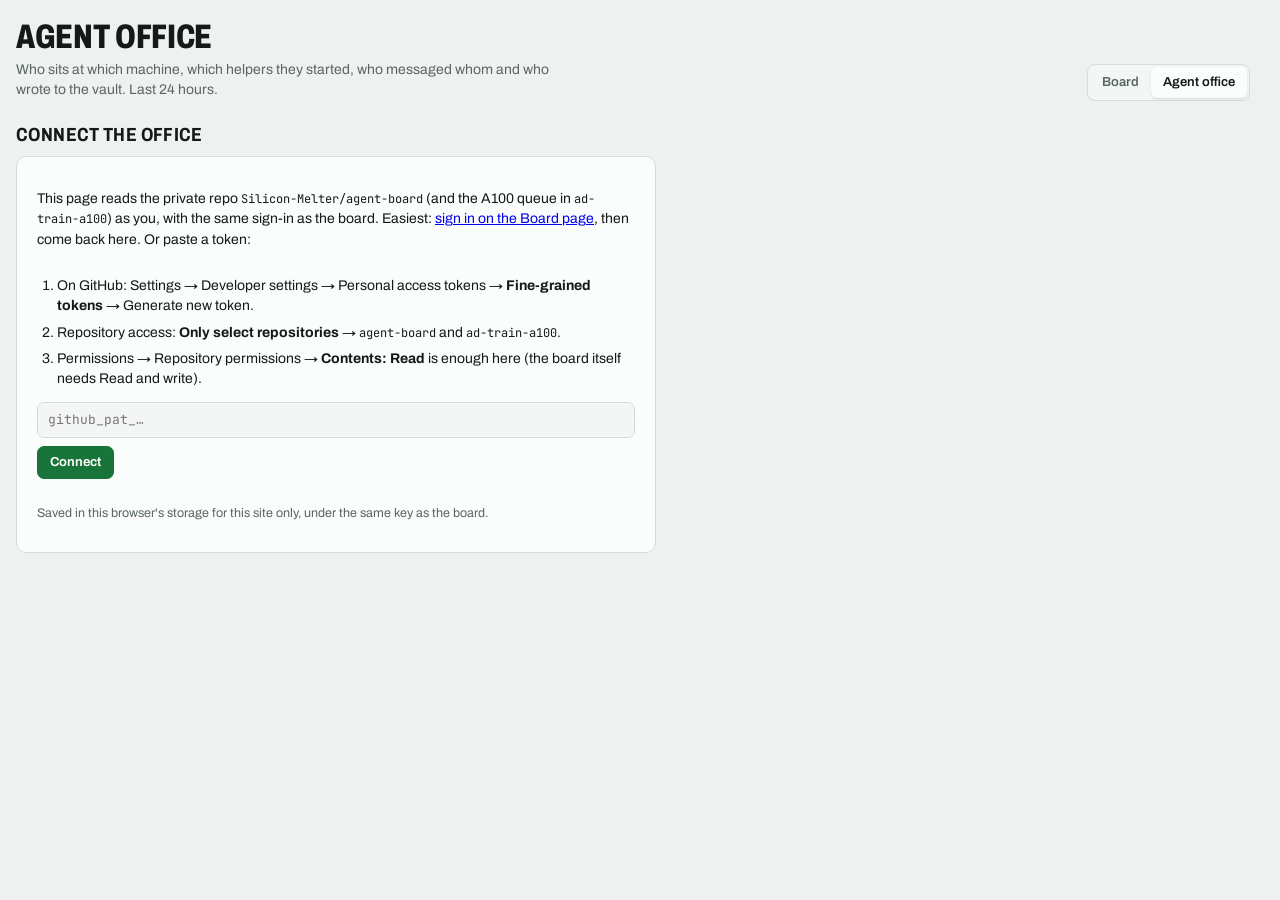
==== office.html @ bb79484c "Page: Agent office (office.html) + nav link from the board (agent-board 9ddd421)" ====
<!doctype html>
<html lang="en">
<head>
<meta charset="utf-8">
<meta name="viewport" content="width=device-width, initial-scale=1, viewport-fit=cover">
<title>Agent office</title>
<meta name="robots" content="noindex">
<link rel="preconnect" href="https://fonts.googleapis.com">
<link rel="preconnect" href="https://fonts.gstatic.com" crossorigin>
<link rel="stylesheet" href="https://fonts.googleapis.com/css2?family=Archivo:wdth,wght@62..125,400..800&family=JetBrains+Mono:wght@400;500&display=swap">
<style>
/* Layout: summary, vault cabinet + A100 queue, then one room per machine (a desk per session, its helper desks under it), message arcs on top; a desk opens a side panel */
:root {
  --bg: #eef1f0; --surface: #fbfcfc; --surface-2: #f3f6f5; --ink: #131a18; --muted: #5a6661; --line: #d5dcd9;
  --accent: #0e6a5f; --accent-soft: #dceeea; --glow: rgb(14 106 95 / .35);
  --run: #2257ad; --run-bg: #e3ebf9; --queue: #855600; --queue-bg: #f7ebd2; --pause: #6546ab; --pause-bg: #ebe5f7;
  --go: #19743a; --go-bg: #dcf1e3; --hold: #5f676d; --hold-bg: #e6e9eb; --bad: #b22a1f; --bad-bg: #fae4e1; --stale: #a84a06; --stale-bg: #fcebdc;
  --display: "Archivo", "Arial Narrow", system-ui, sans-serif;
  --body: "Archivo", system-ui, -apple-system, "Segoe UI", sans-serif;
  --mono: "JetBrains Mono", ui-monospace, "SFMono-Regular", Menlo, monospace;
  --radius: 10px;
}
@media (prefers-color-scheme: dark) { :root:not([data-theme="light"]) {
  --bg: #0e1312; --surface: #151c1a; --surface-2: #1b2321; --ink: #e5ebe9; --muted: #93a19b; --line: #2a3431;
  --accent: #4cc1ae; --accent-soft: #163631; --glow: rgb(76 193 174 / .4);
  --run: #93b6ff; --run-bg: #1a2741; --queue: #efb54c; --queue-bg: #33270f; --pause: #bca6ff; --pause-bg: #261f3c;
  --go: #6fd18f; --go-bg: #13301d; --hold: #a6adb2; --hold-bg: #252a2d; --bad: #ff8b7c; --bad-bg: #3a1814; --stale: #ffa45c; --stale-bg: #3a2210;
  color-scheme: dark; } }
:root[data-theme="dark"] {
  --bg: #0e1312; --surface: #151c1a; --surface-2: #1b2321; --ink: #e5ebe9; --muted: #93a19b; --line: #2a3431;
  --accent: #4cc1ae; --accent-soft: #163631; --glow: rgb(76 193 174 / .4);
  --run: #93b6ff; --run-bg: #1a2741; --queue: #efb54c; --queue-bg: #33270f; --pause: #bca6ff; --pause-bg: #261f3c;
  --go: #6fd18f; --go-bg: #13301d; --hold: #a6adb2; --hold-bg: #252a2d; --bad: #ff8b7c; --bad-bg: #3a1814; --stale: #ffa45c; --stale-bg: #3a2210;
  color-scheme: dark;
}
* { box-sizing: border-box; }
body { margin: 0; background: var(--bg); color: var(--ink); font-family: var(--body); font-size: 14px; line-height: 1.45; }
[hidden] { display: none !important; }
.wrap { max-width: 1320px; margin: 0 auto; padding-left: max(16px, env(safe-area-inset-left, 0px)); padding-right: max(16px, env(safe-area-inset-right, 0px)); }
.mono { font-family: var(--mono); font-size: 12px; }
button { font: inherit; color: inherit; cursor: pointer; }
button:focus-visible, input:focus-visible, a:focus-visible, .desk:focus-visible { outline: 2px solid var(--accent); outline-offset: 2px; }
h1, h2, h3 { margin: 0; text-wrap: balance; }
.fine { color: var(--muted); font-size: 12.5px; }

.notice { background: var(--queue-bg); color: var(--queue); border-bottom: 1px solid var(--line); }
.notice .wrap { padding-block: 9px; font-size: 13px; }
.top .wrap { padding-block: 20px 12px; display: flex; flex-wrap: wrap; gap: 14px 24px; align-items: end; justify-content: space-between; }
.brand h1 { font-family: var(--display); font-stretch: 72%; font-weight: 800; font-size: 34px; letter-spacing: -.01em; line-height: 1; text-transform: uppercase; }
.brand p { margin: 6px 0 0; color: var(--muted); max-width: 70ch; }
.controls { display: flex; flex-wrap: wrap; gap: 10px 14px; align-items: center; }
.seg { display: inline-flex; background: var(--surface-2); border: 1px solid var(--line); border-radius: 8px; padding: 2px; }
.seg a { padding: 6px 12px; border-radius: 6px; color: var(--muted); font-weight: 600; font-size: 13px; text-decoration: none; }
.seg a:hover { color: var(--ink); }
.seg a[aria-current="page"] { background: var(--surface); color: var(--ink); box-shadow: 0 1px 2px rgb(0 0 0 / .12); }

.btn { border: 1px solid var(--line); background: var(--surface-2); border-radius: 7px; padding: 6px 12px; font-weight: 650; font-size: 13px; }
.btn:hover { border-color: var(--muted); }
.btn.go { background: var(--go); border-color: var(--go); color: var(--surface); }
.btn.link { background: none; border-color: transparent; color: var(--accent); padding-inline: 4px; text-decoration: underline; text-underline-offset: 2px; }
a.btn { text-decoration: none; display: inline-flex; align-items: center; }
.setup { max-width: 640px; margin-block: 8px 48px; }
.setup .card { background: var(--surface); border: 1px solid var(--line); border-radius: var(--radius); padding: 18px 20px; display: grid; gap: 12px; }
.setup ol { margin: 0; padding-left: 20px; display: grid; gap: 6px; }
.setup input { font: inherit; font-family: var(--mono); font-size: 13px; padding: 8px 10px; border-radius: 7px; border: 1px solid var(--line); background: var(--surface-2); color: var(--ink); width: 100%; }
.setup .row { display: flex; gap: 8px; flex-wrap: wrap; }
.setup .err { color: var(--bad); font-size: 13px; }

.summary { display: grid; grid-template-columns: repeat(auto-fit, minmax(130px, 1fr)); gap: 1px; background: var(--line); border: 1px solid var(--line); border-radius: var(--radius); overflow: hidden; margin-block: 8px 18px; }
.stat { background: var(--surface); padding: 12px 14px; }
.stat b { display: block; font-family: var(--display); font-stretch: 80%; font-size: 28px; font-weight: 700; line-height: 1.05; font-variant-numeric: tabular-nums; }
.stat span { color: var(--muted); font-size: 12px; letter-spacing: .04em; text-transform: uppercase; }
.stat.hot b { color: var(--accent); }
.sec-head { display: flex; flex-wrap: wrap; align-items: baseline; gap: 4px 10px; margin-bottom: 8px; }
.sec-head h2 { font-family: var(--display); font-stretch: 80%; font-size: 19px; font-weight: 700; text-transform: uppercase; letter-spacing: .02em; }
.sec-head p { margin: 0; color: var(--muted); font-size: 13px; }
.sec-head .btn { margin-left: auto; }

.infra { display: grid; grid-template-columns: repeat(auto-fit, minmax(min(100%, 340px), 1fr)); gap: 14px; margin-bottom: 22px; align-items: start; }
.card { background: var(--surface); border: 1px solid var(--line); border-radius: var(--radius); padding: 12px 14px; min-width: 0; }
.vault { display: grid; grid-template-columns: 56px minmax(0, 1fr); gap: 4px 14px; }
.vault svg { grid-row: span 2; color: var(--accent); }
.vault .vwho { display: flex; flex-wrap: wrap; gap: 6px; margin-top: 6px; }
.vbtn { border: 1px solid var(--accent); background: var(--accent-soft); color: var(--accent); border-radius: 999px; padding: 1px 10px; font-size: 12px; font-weight: 650; box-shadow: 0 0 10px var(--glow); }
.vname { font-family: var(--display); font-stretch: 80%; font-size: 19px; font-weight: 700; text-transform: uppercase; letter-spacing: .02em; }
.qlist { display: grid; gap: 0; margin: 0; padding: 0; list-style: none; }
.qlist li { display: grid; grid-template-columns: 44px minmax(0, 1fr); gap: 8px; padding: 5px 0 5px 8px; border-top: 1px solid var(--line); border-left: 3px solid var(--hold); font-size: 12.5px; }
.qlist li:first-child { border-top: 0; }
.qlist li.running { border-left-color: var(--run); } .qlist li.ready { border-left-color: var(--queue); } .qlist li.blocked { border-left-color: var(--bad); }
.qlist .qid { font-family: var(--mono); font-weight: 700; }

.layout { display: grid; grid-template-columns: minmax(0, 1fr); gap: 16px; align-items: start; margin-bottom: 40px; }
.stage { position: relative; padding-right: 22px; min-width: 0; }
.arcs { position: absolute; left: 0; top: 0; pointer-events: none; overflow: visible; }
.arc { fill: none; stroke: var(--accent); opacity: .75; pointer-events: stroke; }
.arc.dim { opacity: .18; } .arc.hot { opacity: 1; }
.ah { fill: var(--accent); }
.alabel { font: 600 11px var(--mono); fill: var(--accent); paint-order: stroke; stroke: var(--bg); stroke-width: 3px; }
.rooms { display: grid; grid-template-columns: repeat(auto-fill, minmax(min(100%, 340px), 1fr)); gap: 14px; align-items: start; }
.room { background: var(--surface); border: 1px solid var(--line); border-radius: var(--radius); min-width: 0; }
.room.on_hold { background: var(--surface-2); }
.room-head { display: grid; grid-template-columns: minmax(0, 1fr) auto; gap: 4px 12px; padding: 12px 14px; border-bottom: 1px solid var(--line); }
.room-head h3 { font-family: var(--display); font-stretch: 85%; font-size: 19px; font-weight: 700; }
.sub-line { color: var(--muted); overflow-wrap: anywhere; }
.status { border-radius: 999px; padding: 3px 10px; font-size: 12px; font-weight: 700; align-self: start; white-space: nowrap; }
.status.available { color: var(--go); background: var(--go-bg); } .status.on_hold { color: var(--hold); background: var(--hold-bg); }
.gear { grid-column: 1 / -1; display: flex; flex-wrap: wrap; gap: 4px 6px; align-items: center; }
.gchip { font-family: var(--mono); font-size: 11px; padding: 1px 7px; border: 1px solid var(--line); border-radius: 5px; color: var(--muted); white-space: nowrap; }
.gchip b { color: var(--ink); font-weight: 500; }
.gchip.hot { border-color: var(--bad); color: var(--bad); }
.reading { font-size: 12px; color: var(--muted); } .reading.old { color: var(--stale); }
.floor { padding: 12px; display: grid; gap: 14px; background-image: radial-gradient(var(--line) 1px, transparent 1px); background-size: 14px 14px; border-radius: 0 0 var(--radius) var(--radius); }
.station { display: grid; gap: 6px; min-width: 0; }
.desk { position: relative; background: var(--surface); border: 1px solid var(--line); border-bottom-width: 3px; border-radius: 8px; padding: 9px 11px; display: grid; gap: 5px; cursor: pointer; min-width: 0; }
.desk:hover { border-color: var(--muted); }
.desk[aria-pressed="true"] { border-color: var(--accent); background: var(--accent-soft); }
.desk.glow { border-color: var(--accent); box-shadow: 0 0 0 1px var(--accent), 0 0 14px var(--glow); }
.desk.ghost { background: var(--surface-2); border-style: dashed; cursor: default; }
.desk-top { display: flex; align-items: center; gap: 7px; min-width: 0; }
.desk-name { font-weight: 700; font-size: 14px; overflow-wrap: anywhere; min-width: 0; }
.dot { width: 8px; height: 8px; border-radius: 50%; background: var(--hold); flex: none; }
.dot.live { background: var(--go); } .dot.warm { background: var(--queue); }
.vbadge { margin-left: auto; flex: none; font-family: var(--mono); font-size: 11px; color: var(--muted); border: 1px solid var(--line); border-radius: 5px; padding: 0 6px; white-space: nowrap; }
.glow .vbadge { color: var(--accent); border-color: var(--accent); }
.desk-meta, .out, .djob .t { color: var(--muted); overflow-wrap: anywhere; }
.out { font-size: 12px; }
.djob { display: grid; grid-template-columns: auto minmax(0, 1fr); gap: 2px 7px; align-items: center; font-size: 12.5px; }
.djob .t { color: var(--ink); overflow-wrap: anywhere; }
.mini { grid-column: 2; height: 4px; border-radius: 3px; background: var(--surface-2); border: 1px solid var(--line); overflow: hidden; }
.mini i { display: block; height: 100%; background: var(--run); }
.pill { font-size: 10.5px; font-weight: 700; letter-spacing: .05em; text-transform: uppercase; padding: 1px 7px; border-radius: 5px; white-space: nowrap; }
.p-running { color: var(--run); background: var(--run-bg); } .p-queued { color: var(--queue); background: var(--queue-bg); }
.p-paused { color: var(--pause); background: var(--pause-bg); } .p-blocked, .p-failed { color: var(--bad); background: var(--bad-bg); }
.p-done { color: var(--go); background: var(--go-bg); } .p-hold { color: var(--hold); background: var(--hold-bg); } .p-stale { color: var(--stale); background: var(--stale-bg); }
.subs { display: flex; flex-wrap: wrap; gap: 6px; margin-left: 10px; padding-left: 12px; border-left: 2px solid var(--line); }
.sub { flex: 1 1 150px; min-width: 0; font-size: 12px; background: var(--surface-2); border: 1px solid var(--line); border-radius: 6px; padding: 5px 8px; display: grid; gap: 1px; }
.sub.run { border-color: var(--run); }
.sub b { font-weight: 650; overflow-wrap: anywhere; }
.sub .m { color: var(--muted); overflow-wrap: anywhere; }
.sub .tok { font-family: var(--mono); font-size: 11px; color: var(--muted); margin-left: 6px; }
.more { flex: 1 1 100%; text-align: left; border: 1px dashed var(--line); background: none; border-radius: 6px; padding: 3px 8px; color: var(--muted); font-size: 12px; }
.none { color: var(--muted); padding: 4px 2px; font-size: 12.5px; }

.panel { background: var(--surface); border: 1px solid var(--line); border-radius: var(--radius); padding: 14px; display: grid; gap: 10px; min-width: 0; }
.panel h3 { font-family: var(--display); font-stretch: 85%; font-size: 19px; font-weight: 700; overflow-wrap: anywhere; }
.panel-head { display: flex; gap: 8px; align-items: start; justify-content: space-between; }
.panel h4 { margin: 4px 0 0; font-size: 11px; letter-spacing: .06em; text-transform: uppercase; color: var(--muted); }
.evs { list-style: none; margin: 0; padding: 0; display: grid; gap: 0; }
.evs li { display: grid; grid-template-columns: 44px minmax(0, 1fr); gap: 8px; padding: 5px 0; border-top: 1px solid var(--line); font-size: 12.5px; overflow-wrap: anywhere; }
.evs li:first-child { border-top: 0; }
.evs li.quiet { color: var(--muted); }
.evs time { font-family: var(--mono); font-size: 11.5px; color: var(--muted); }
@media (min-width: 1000px) {
  .layout.has-panel { grid-template-columns: minmax(0, 1fr) 380px; }
  .panel { position: sticky; top: 12px; max-height: calc(100vh - 24px); overflow: auto; }
}
@media (max-width: 999px) {
  .panel { position: fixed; left: 0; right: 0; bottom: 0; z-index: 15; max-height: 58vh; overflow: auto; border-radius: 14px 14px 0 0; box-shadow: 0 -8px 24px rgb(0 0 0 / .25); padding-bottom: max(14px, env(safe-area-inset-bottom, 0px)); }
  .layout.has-panel .stage { padding-bottom: 58vh; }
}
@media (max-width: 560px) { .brand h1 { font-size: 28px; } .vault { grid-template-columns: 44px minmax(0, 1fr); } }
@media (prefers-reduced-motion: no-preference) {
  .sub.run .rd { animation: pulse 1.6s ease-in-out infinite; }
  @keyframes pulse { 50% { opacity: .3; } }
}
.rd { display: inline-block; width: 7px; height: 7px; border-radius: 50%; background: var(--run); margin-right: 5px; }
</style>
</head>
<body>
<div class="notice" id="notice" role="status" hidden><div class="wrap" id="notice-text"></div></div>

<header class="top">
  <div class="wrap">
    <div class="brand">
      <h1>Agent office</h1>
      <p>Who sits at which machine, which helpers they started, who messaged whom and who wrote to the vault. Last 24 hours.</p>
    </div>
    <div class="controls">
      <nav class="seg" aria-label="Page"><a href="index.html">Board</a><a href="office.html" aria-current="page">Agent office</a></nav>
      <span class="fine" id="stamp"></span>
    </div>
  </div>
</header>

<main class="wrap">
  <section id="setup" class="setup" hidden>
    <div class="sec-head"><h2>Connect the office</h2></div>
    <div class="card">
      <p>This page reads the private repo <span class="mono">Silicon-Melter/agent-board</span> (and the A100 queue in <span class="mono">ad-train-a100</span>) as you, with the same sign-in as the board. Easiest: <a href="index.html">sign in on the Board page</a>, then come back here. Or paste a token:</p>
      <ol>
        <li>On GitHub: Settings → Developer settings → Personal access tokens → <b>Fine-grained tokens</b> → Generate new token.</li>
        <li>Repository access: <b>Only select repositories</b> → <span class="mono">agent-board</span> and <span class="mono">ad-train-a100</span>.</li>
        <li>Permissions → Repository permissions → <b>Contents: Read</b> is enough here (the board itself needs Read and write).</li>
      </ol>
      <form class="row" id="token-form">
        <input id="token-input" type="password" autocomplete="off" placeholder="github_pat_…" aria-label="GitHub token">
        <button type="submit" class="btn go">Connect</button>
      </form>
      <div class="err" id="token-err" hidden></div>
      <p class="fine">Saved in this browser's storage for this site only, under the same key as the board.</p>
    </div>
  </section>

  <section id="office" hidden>
    <div class="summary" id="summary"></div>
    <div class="infra">
      <section class="card vault" id="vault" aria-label="Vault"></section>
      <section aria-labelledby="queue-h">
        <div class="sec-head"><h2 id="queue-h">A100 queue</h2><a class="btn link" href="https://github.com/Silicon-Melter/ad-train-a100/blob/main/QUEUE.md" target="_blank" rel="noopener">Open QUEUE.md</a></div>
        <div class="card" id="queue"></div>
      </section>
    </div>
    <div class="sec-head"><h2>Rooms</h2><p>One room per machine, one desk per Claude session. Click a desk for its last events. Arrows are messages between sessions.</p></div>
    <div class="layout" id="layout">
      <div class="stage" id="stage"><div class="rooms" id="rooms"></div><svg class="arcs" id="arcs" aria-hidden="true"></svg></div>
      <aside class="panel" id="panel" aria-label="Session events" hidden></aside>
    </div>
  </section>
</main>

<script>
(function () {
  "use strict";
  const API = "https://api.github.com/repos/Silicon-Melter/agent-board";
  const RELAY = "https://gpu-board-signin.noppawit37815.workers.dev/"; // the board's sign-in relay, used only to renew an 8 h signed-in token
  const QUEUE_URL = "https://api.github.com/repos/Silicon-Melter/ad-train-a100/contents/QUEUE.md";
  const MIN = 60e3, HR = 3600e3, DAY = 24 * HR;
  const POLL = 30e3, SYNC_SILENT = 6 * MIN, GLOW = 60 * MIN, SUB_MAX = 6, EV_MAX = 30, SUB_STALE = 6 * HR;
  const PILLS = ["running", "queued", "paused", "blocked", "failed", "done"];
  const params = new URLSearchParams(location.search);
  // ?fixture=office-fixture.json reads that file from this folder instead of GitHub (offline review; no token needed)
  const FIXTURE = /^[\w.-]+\.json$/.test(params.get("fixture") || "") ? params.get("fixture") : null;

  const store = {
    get(k) { try { return localStorage.getItem(k); } catch (e) { return null; } },
    set(k, v) { try { v == null ? localStorage.removeItem(k) : localStorage.setItem(k, v); } catch (e) { /* storage blocked: lasts for this visit */ } }
  };
  let auth = null; // a signed-in token's refresh token and expiry (written by the board page); null for a pasted token
  try { auth = JSON.parse(store.get("gpu-board.auth") || "null"); } catch (e) { auth = null; }
  const S = { token: store.get("gpu-board.token"), status: "loading", error: "", control: null, states: {}, queue: null, loading: false,
    sel: null, want: params.get("select"), more: {}, model: null, fixedNow: null };
  const $ = (id) => document.getElementById(id);
  const now = () => (S.fixedNow != null ? S.fixedNow : Date.now());
  const ms = (v) => typeof v === "number" ? (v < 1e12 ? v * 1000 : v) : Date.parse(v || "");
  const machines = () => ((S.control && S.control.machines) || []).slice().sort((a, b) => (a.order ?? 99) - (b.order ?? 99));
  const sessionUrl = (s) => (/^https:\/\/claude\.ai\/code\/session_[A-Za-z0-9]+$/.test(String(s || "")) ? s : null);

  // DOM builders: text only ever goes in as text nodes or attribute values, never as markup
  function build(el, attrs, kids) {
    Object.entries(attrs || {}).forEach(([k, v]) => { if (v != null && v !== false) el.setAttribute(k, v === true ? "" : v); });
    kids.flat(Infinity).forEach((c) => { if (c != null && c !== false) el.append(c instanceof Node ? c : document.createTextNode(String(c))); });
    return el;
  }
  const h = (tag, attrs, ...kids) => build(document.createElement(tag), attrs, kids);
  const sv = (tag, attrs, ...kids) => build(document.createElementNS("http://www.w3.org/2000/svg", tag), attrs, kids);

  function ago(ts) {
    const d = now() - ts;
    if (!isFinite(d)) return "at an unknown time";
    if (d < 45e3) return "just now";
    if (d < HR) return Math.max(1, Math.round(d / MIN)) + " min ago";
    if (d < 48 * HR) { const hh = Math.floor(d / HR), mm = Math.round((d % HR) / MIN); return hh + " h" + (mm ? " " + mm + " min" : "") + " ago"; }
    return Math.round(d / DAY) + " d ago";
  }
  const hhmm = (ts) => new Date(ts).toLocaleTimeString([], { hour: "2-digit", minute: "2-digit", hour12: false });
  const fmtTok = (n) => (n >= 1e6 ? (n / 1e6).toFixed(1) + "M" : n >= 1e3 ? (n / 1e3).toFixed(1) + "k" : String(n));
  const shortModel = (m) => String(m || "").replace(/^claude-/, "");

  // ---- GitHub (same approach as the board page) -------------------------------------------------------------------
  function b64decode(s) { return new TextDecoder().decode(Uint8Array.from(atob(s.replace(/\s/g, "")), (c) => c.charCodeAt(0))); }
  let renewing = null;
  function renew() {
    return (renewing = renewing || fetch(RELAY, { method: "POST", headers: { "Content-Type": "application/json" }, body: JSON.stringify({ refresh_token: auth.refresh }) })
      .then(async (r) => {
        const j = await r.json().catch(() => ({}));
        if (!r.ok || !j.access_token) throw new Error("the sign-in relay said " + r.status);
        S.token = j.access_token;
        auth = j.refresh_token ? { refresh: j.refresh_token, exp: j.expires_in ? Date.now() + j.expires_in * 1000 : null } : null;
        store.set("gpu-board.token", S.token); store.set("gpu-board.auth", auth && JSON.stringify(auth));
      }).finally(() => { renewing = null; }));
  }
  async function gh(path, opts) {
    if (auth && auth.exp && Date.now() > auth.exp - MIN) await renew().catch(() => {});
    for (let tries = 0; ; tries++) {
      const r = await fetch(/^https:/.test(path) ? path : API + path, Object.assign({ cache: "no-store" }, opts, {
        headers: Object.assign({ Authorization: "Bearer " + S.token, Accept: "application/vnd.github+json", "X-GitHub-Api-Version": "2022-11-28" }, (opts && opts.headers) || {})
      }));
      if (r.status === 401 && auth && !tries && await renew().then(() => true, () => false)) continue;
      if (r.status === 401) { const e = new Error("GitHub rejected the token"); e.auth = true; throw e; }
      return r;
    }
  }
  async function readFile(path, ref) {
    const r = await gh("/contents/" + path + "?ref=" + encodeURIComponent(ref));
    if (r.status === 404) return null;
    if (!r.ok) throw new Error("GitHub said " + r.status + " for " + path + " on " + ref);
    return b64decode((await r.json()).content);
  }
  // One conditional request for all board/* branch heads (a 304 costs nothing); only branches that moved are downloaded.
  let refsTag = null, heads = {}, queueTag = null;
  async function loadLive() {
    if (!S.control) { refsTag = null; heads = {}; }
    const r = await gh("/git/matching-refs/heads/board/", { headers: refsTag ? { "If-None-Match": refsTag } : {} });
    if (r.status !== 304) {
      if (!r.ok) throw new Error("GitHub said " + r.status + " when listing the board branches");
      const tag = r.headers.get("ETag"), cur = {};
      (await r.json()).forEach((x) => { cur[x.ref.replace("refs/heads/", "")] = x.object.sha; });
      if (!cur["board/control"]) throw new Error("The board/control branch is missing in agent-board.");
      if (cur["board/control"] !== heads["board/control"]) S.control = JSON.parse(await readFile("control.json", cur["board/control"]));
      const states = {};
      await Promise.all(machines().map(async (m) => {
        const b = "board/" + m.id;
        if (!cur[b]) states[m.id] = null;
        else if (cur[b] === heads[b] && S.states[m.id]) states[m.id] = S.states[m.id];
        else { const t = await readFile("state.json", cur[b]); states[m.id] = t ? JSON.parse(t) : null; }
      }));
      S.states = states; heads = cur; refsTag = tag;
    }
    try { // the A100 queue is a side panel: failing to read it never blanks the office
      const q = await gh(QUEUE_URL, { headers: queueTag && S.queue ? { "If-None-Match": queueTag } : {} });
      if (q.status !== 304) { if (!q.ok) throw new Error(String(q.status)); S.queue = parseQueue(b64decode((await q.json()).content)); queueTag = q.headers.get("ETag"); }
    } catch (e) { if (e.auth) throw e; S.queue = S.queue || { error: String(e.message || e), items: [] }; }
  }
  async function loadFixture() {
    const r = await fetch(FIXTURE, { cache: "no-store" });
    if (!r.ok) throw new Error("Couldn't read " + FIXTURE + " (" + r.status + ")");
    const j = await r.json();
    S.control = j.control; S.states = j.states || {}; S.queue = j.queue ? parseQueue(j.queue) : null;
    if (j.now) S.fixedNow = ms(j.now); // the sample is frozen at its own "now", so ages and the 60 min vault glow stay as authored
  }
  const plain = (s) => s.replace(/\[([^\]]*)\]\([^)]*\)/g, "$1").replace(/[*`_]/g, "").replace(/\s+/g, " ").trim();
  function parseQueue(md) {  // the "| A1x | ... | State | ..." table under "## Queue" (first table header decides the columns)
    const lines = md.split("\n"), i = lines.findIndex((l) => /^##\s+queue\s*$/i.test(l)), rest = i >= 0 ? lines.slice(i + 1) : lines;
    const end = rest.findIndex((l) => /^##\s/.test(l));
    const rows = (end >= 0 ? rest.slice(0, end) : rest).filter((l) => /^\s*\|/.test(l)).map((l) => l.trim().replace(/^\||\|$/g, "").split("|").map((c) => c.trim()));
    const head = (rows[0] || []).map((c) => c.toLowerCase()), idc = Math.max(0, head.findIndex((c) => c.startsWith("id"))), stc = Math.max(1, head.findIndex((c) => c.startsWith("state")));
    const items = rows.slice(1).filter((r) => /^[A-Za-z]+\d+/.test(r[idc] || "") && r.join("|").toLowerCase() !== head.join("|"))
      .map((r) => { const text = plain(r[stc] || ""), m = text.match(/^([A-Za-z]+)/); return { id: r[idc], text, word: m ? m[1].toLowerCase() : "" }; });
    return { items };
  }

  // ---- derived state: desks, helper desks, message arcs, vault writes ----------------------------------------------
  function derive() {
    const t = now(), cut = t - DAY, desks = new Map(), evs = [], orphans = {}, cleared = (S.control && S.control.cleared) || {};
    const mk = (sid, mid) => {
      if (!desks.has(sid)) desks.set(sid, { sid, machine: mid, name: "", repo: "", lastTs: 0, jobs: [], ev: [], subs: [], by: {}, out: [], sent: 0, vault: 0, vaultLast: 0, ops: {} });
      return desks.get(sid);
    };
    machines().forEach((m) => {  // sessions the machine's tracer saw, and their events (old state.json files have no agents key)
      const ag = S.states[m.id] && S.states[m.id].agents;
      if (!ag || typeof ag !== "object") return;
      Object.entries(ag.sessions || {}).forEach(([sid, s]) => {
        const d = mk(sid, m.id); d.machine = m.id; d.name = (s && s.name) || ""; d.repo = (s && s.repo) || ""; d.lastTs = Math.max(d.lastTs, ms(s && s.last) || 0);
      });
      (Array.isArray(ag.events) ? ag.events : []).forEach((ev) => { if (ev && ev.session_id && ms(ev.ts) >= cut) { mk(ev.session_id, m.id); evs.push(ev); } });
    });
    machines().forEach((m) => {  // sessions only known from a board job
      const st = S.states[m.id];
      Object.entries((st && st.jobs) || {}).forEach(([id, j]) => {
        if (cleared[id] && cleared[id].for === j.created) return;
        const job = Object.assign({}, j, { id, machine: m.id });
        if (!j.session_id) { (orphans[m.id] = orphans[m.id] || []).push(job); return; }
        const d = mk(j.session_id, m.id); d.repo = d.repo || j.repo || ""; d.jobs.push(job); d.lastTs = Math.max(d.lastTs, ms(j.updated) || 0);
      });
    });
    const list = [...desks.values()];
    list.forEach((d) => { d.name = d.name || (d.repo || "session") + " " + d.sid.slice(0, 8); });
    const byName = new Map();
    list.forEach((d) => byName.set(d.sid.toLowerCase(), d));
    list.forEach((d) => byName.set(d.name.toLowerCase(), d));  // names win over ids

    // a helper desk joins its events by tool_use_id (start, launched) and by child id (launched, begin, stop), in either order
    const sub = (d, tool, child) => {
      let a = tool && d.by["t:" + tool], b = child && d.by["c:" + child], s = a || b;
      if (a && b && a !== b) { Object.keys(b).forEach((k) => { if (a[k] == null || a[k] === "" || (typeof a[k] === "number" && isNaN(a[k]))) a[k] = b[k]; }); d.subs.splice(d.subs.indexOf(b), 1); s = a; }
      if (!s) { s = { tool: null, child: null, desc: "", type: "", atype: "", model: "", status: "", parent: null, tok: null, start: NaN, begin: NaN, stop: NaN }; d.subs.push(s); }
      if (tool) { s.tool = tool; d.by["t:" + tool] = s; }
      if (child) { s.child = child; d.by["c:" + child] = s; }
      return s;
    };
    const pairs = new Map(), ops = {};
    let msgs = 0, vaultTotal = 0;
    evs.sort((a, b) => ms(a.ts) - ms(b.ts)).forEach((ev) => {
      const d = desks.get(ev.session_id), ts = ms(ev.ts), kid = ev.child || ev.agent_id;
      d.ev.push(ev); d.lastTs = Math.max(d.lastTs, ts);
      if (ev.ev === "subagent_start") { const s = sub(d, ev.tool_use_id, null); s.desc = ev.description || s.desc; s.type = ev.subagent_type || s.type; s.model = ev.model || s.model; s.start = ts; s.parent = ev.agent_id || null; }
      else if (ev.ev === "subagent_launched") { const s = sub(d, ev.tool_use_id, ev.child); s.status = ev.status || s.status; }
      else if (ev.ev === "subagent_begin" && kid) { const s = sub(d, null, kid); s.atype = ev.agent_type || s.atype; s.begin = ts; }
      else if (ev.ev === "subagent_stop" && kid) { const s = sub(d, null, kid); s.model = ev.model || s.model; if (ev.tokens_total != null) s.tok = Number(ev.tokens_total); s.stop = ts; }
      else if (ev.ev === "message") {
        msgs++; d.sent++;
        const to = byName.get(String(ev.to || "").toLowerCase());
        if (to && to !== d) { const k = d.sid + ">" + to.sid; if (!pairs.has(k)) pairs.set(k, { from: d.sid, to: to.sid, n: 0, last: ev }); const p = pairs.get(k); p.n++; p.last = ev; }
        else d.out.push(ev);
      } else if (ev.ev === "vault_write") { d.vault++; d.vaultLast = ts; vaultTotal++; d.ops[ev.op || "?"] = (d.ops[ev.op || "?"] || 0) + 1; ops[ev.op || "?"] = (ops[ev.op || "?"] || 0) + 1; }
    });
    let running = 0;
    list.forEach((d) => {
      d.lastTs = d.lastTs || NaN;
      d.glow = t - d.vaultLast <= GLOW;
      d.subs.sort((a, b) => (subState(b) === "running") - (subState(a) === "running") || (subStart(b) || 0) - (subStart(a) || 0));
      running += d.subs.filter((s) => subState(s) === "running").length;
    });
    const byMachine = {};
    list.sort((a, b) => (b.lastTs || 0) - (a.lastTs || 0)).forEach((d) => { (byMachine[d.machine] = byMachine[d.machine] || []).push(d); });
    return { desks, list, byMachine, orphans, arcs: [...pairs.values()], msgs, running, vault: { total: vaultTotal, ops, glow: list.filter((d) => d.glow).sort((a, b) => b.vaultLast - a.vaultLast) } };
  }
  const subStart = (s) => (isNaN(s.start) ? s.begin : s.start);
  // done = has a stop event; a helper with no stop for over 6 h is shown as "no stop seen" rather than running forever
  const subState = (s) => (!isNaN(s.stop) ? "done" : now() - subStart(s) > SUB_STALE ? "stale" : "running");

  // ---- rendering ------------------------------------------------------------------------------------------------
  const pill = (state, text) => h("span", { class: "pill " + (PILLS.includes(state) ? "p-" + state : state === "stale" ? "p-stale" : "p-hold") }, text || state || "?");
  function jobEl(j, d) {
    const pct = Math.max(0, Math.min(100, Number(j.pct) || 0)), elsewhere = j.machine !== d.machine;
    return h("div", { class: "djob" }, pill(j.state), h("span", { class: "t" }, j.task || j.id, pct && j.state !== "done" ? " · " + pct + "%" : "", elsewhere ? " (on " + j.machine + (j.res ? "/" + j.res : "") + ")" : ""),
      j.state === "running" || j.state === "paused" ? h("div", { class: "mini" }, h("i", { style: "width:" + pct + "%" })) : null);
  }
  function subEl(s) {
    const st = subState(s);
    return h("div", { class: "sub" + (st === "running" ? " run" : "") },
      h("div", null, st === "running" ? h("span", { class: "rd" }) : null, s.parent ? "↳ " : "", h("b", null, s.desc || "untitled subagent")),
      h("div", { class: "m" }, [s.type || s.atype, shortModel(s.model)].filter(Boolean).join(" · ")),
      h("div", null, pill(st === "done" ? "done" : st === "running" ? "running" : "stale", st === "stale" ? "no stop seen" : st), s.tok != null && !isNaN(s.tok) ? h("span", { class: "tok" }, fmtTok(s.tok) + " tokens") : null));
  }
  function stationEl(d) {
    const live = d.jobs.filter((j) => j.state !== "done"), finished = d.jobs.length - live.length;
    const open = S.more[d.sid], shown = open ? d.subs : d.subs.slice(0, SUB_MAX), hidden = d.subs.length - SUB_MAX;
    const age = now() - d.lastTs;
    const desk = h("div", { class: "desk" + (d.glow ? " glow" : ""), role: "button", tabindex: "0", "data-k": "desk:" + d.sid, "data-sid": d.sid, "aria-pressed": String(S.sel === d.sid), "aria-label": "Session " + d.name },
      h("div", { class: "desk-top" }, h("span", { class: "dot " + (age < 10 * MIN ? "live" : age < 2 * HR ? "warm" : "") }), h("span", { class: "desk-name" }, d.name),
        d.vault ? h("span", { class: "vbadge", title: d.vault + " vault writes in 24 h" + (d.glow ? ", the last one under an hour ago" : "") }, "vault ×" + d.vault) : null),
      h("div", { class: "desk-meta mono" }, (d.repo || "no repo") + " · seen " + ago(d.lastTs)),
      live.map((j) => jobEl(j, d)),
      finished ? h("div", { class: "out" }, "+" + finished + " finished job" + (finished > 1 ? "s" : "")) : null,
      d.out.length > 3 ? h("div", { class: "out" }, "+" + (d.out.length - 3) + " earlier messages (open the desk)") : null,
      d.out.slice(-3).map((ev) => h("div", { class: "out" }, "→ " + (ev.to || "?") + (ev.summary ? ": " + ev.summary : ""))));
    return h("div", { class: "station" }, desk, d.subs.length ? h("div", { class: "subs", "aria-label": "Helper agents of " + d.name }, shown.map(subEl),
      hidden > 0 ? h("button", { type: "button", class: "more", "data-more": d.sid, "data-k": "more:" + d.sid }, open ? "show fewer" : "+" + hidden + " more") : null) : null);
  }
  function roomEl(m, M) {
    const t = S.states[m.id] ? { st: S.states[m.id], silent: now() - ms(S.states[m.id].at) > SYNC_SILENT } : null;
    const gear = (m.devices || []).map((dv) => {
      const r = t && t.st.devices && t.st.devices[dv.id], f = (v, u) => (v == null ? "—" : Math.round(v) + u);
      return h("span", { class: "gchip" + (r && r.t >= (dv.kind === "cpu" ? 95 : 87) ? " hot" : "") }, (dv.label || dv.id) + " ",
        h("b", null, r ? f(r.t, "°C") + " " + f(r.u, "%") + (r.m != null ? " " + Number(r.m).toFixed(1) + (r.mt || dv.mem ? "/" + (r.mt || dv.mem) : "") + " GB" : "") : "—"));
    });
    const mine = M.byMachine[m.id] || [], orph = M.orphans[m.id] || [];
    return h("article", { class: "room " + (m.status === "available" ? "available" : "on_hold") },
      h("div", { class: "room-head" },
        h("div", null, h("h3", null, m.name || m.id), h("div", { class: "sub-line mono" }, m.id + (m.spec ? " · " + m.spec : ""))),
        h("span", { class: "status " + (m.status === "available" ? "available" : "on_hold") }, m.status === "available" ? "Available" : "On hold"),
        h("div", { class: "gear" }, gear, h("span", { class: "reading" + (t && t.silent ? " old" : "") }, !t ? "No sync from this PC yet." : t.silent ? "Sync silent since " + ago(ms(t.st.at)) : "Synced " + ago(ms(t.st.at))))),
      h("div", { class: "floor" },
        mine.length ? mine.map(stationEl) : h("div", { class: "none" }, "No agent session seen here in the last 24 h."),
        orph.length ? h("div", { class: "desk ghost" }, h("div", { class: "desk-meta" }, "Jobs with no known session"), orph.filter((j) => j.state !== "done").map((j) => jobEl(j, { machine: m.id }))) : null));
  }
  function vaultEl(M) {
    const v = M.vault, opsText = Object.entries(v.ops).map(([k, n]) => n + " " + k).join(", ");
    return [
      sv("svg", { viewBox: "0 0 56 56", width: "56", height: "56", "aria-hidden": "true", fill: "none", stroke: "currentColor", "stroke-width": "2", "stroke-linejoin": "round", "stroke-linecap": "round" },
        sv("rect", { x: "10", y: "4", width: "36", height: "48", rx: "3" }), sv("path", { d: "M10 20h36M10 36h36M23 12h10M23 28h10M23 44h10" })),
      h("div", null, h("span", { class: "vname" }, "Vault"), " ", h("span", { class: "fine" }, v.total + " write" + (v.total === 1 ? "" : "s") + " in 24 h" + (opsText ? " (" + opsText + ")" : ""))),
      h("div", null, v.glow.length
        ? [h("span", { class: "fine" }, "Writing within the last hour:"), h("div", { class: "vwho" }, v.glow.map((d) => h("button", { type: "button", class: "vbtn", "data-sid": d.sid, "data-k": "vault:" + d.sid, title: "Open " + d.name }, d.name + " · " + ago(d.vaultLast))))]
        : h("span", { class: "fine" }, "No vault writes in the last hour."))];
  }
  function queueEl() {
    if (!S.queue) return h("div", { class: "none" }, S.status === "ready" ? "Couldn't read the queue." : "Loading the A100 queue…");
    if (S.queue.error) return h("div", { class: "none" }, "Couldn't read the A100 queue (" + S.queue.error + "). The token needs ad-train-a100.");
    const over = (it) => ["done", "withdrawn"].includes(it.word), open = S.queue.items.filter((it) => !over(it)), fin = S.queue.items.length - open.length;
    return h("div", null, open.length ? h("ul", { class: "qlist" }, open.map((it) => h("li", { class: ["running", "ready", "blocked"].includes(it.word) ? it.word : "" },
      h("span", { class: "qid" }, it.id), h("span", { title: it.text }, it.text.length > 60 ? it.text.slice(0, 59) + "…" : it.text)))) : h("div", { class: "none" }, "Nothing open in the A100 queue."),
      fin ? h("div", { class: "fine" }, fin + " finished or withdrawn item" + (fin > 1 ? "s" : "") + " not shown.") : null);
  }
  // plain-words line for one event; helper lookups go through the desk's tool_use_id / child maps
  function words(ev, d) {
    const nm = (id) => { const s = id && d.by["c:" + id]; return s && s.desc ? s.desc : id ? String(id).slice(0, 8) : "?"; };
    const subOf = (e) => (e.tool_use_id && d.by["t:" + e.tool_use_id]) || (e.child && d.by["c:" + e.child]) || ((e.ev === "subagent_begin" || e.ev === "subagent_stop") && e.agent_id && d.by["c:" + e.agent_id]) || null;
    const inside = ev.agent_id && !/^subagent_(begin|stop)$/.test(ev.ev) ? " (inside subagent '" + nm(ev.agent_id) + "')" : "";
    const s = subOf(ev), desc = s && s.desc ? s.desc : "untitled";
    if (ev.ev === "subagent_start") return "started subagent '" + (ev.description || "untitled") + "' (" + [ev.subagent_type, shortModel(ev.model)].filter(Boolean).join(", ") + ")" + inside;
    if (ev.ev === "subagent_launched") return "subagent '" + desc + "' launched" + (ev.status ? " (" + ev.status + ")" : "");
    if (ev.ev === "subagent_begin") return "subagent '" + desc + "' began" + (ev.agent_type ? " as " + ev.agent_type : "");
    if (ev.ev === "subagent_stop") { const bits = [shortModel(ev.model), ev.tokens_total != null ? fmtTok(Number(ev.tokens_total)) + " tokens" : ""].filter(Boolean); return "subagent '" + desc + "' finished" + (bits.length ? " (" + bits.join(", ") + ")" : ""); }
    if (ev.ev === "message") return "sent message to " + (ev.to || "?") + (ev.summary ? ": " + ev.summary : "") + inside;
    if (ev.ev === "vault_write") return "wrote to the vault" + (ev.op ? " (" + ev.op + ")" : "") + inside;
    return String(ev.ev || "event") + inside;
  }
  function panelEl(d, M) {
    const evs = d.ev.slice(-EV_MAX).reverse(), url = d.jobs.map((j) => sessionUrl(j.session)).find(Boolean);
    const got = M.arcs.filter((a) => a.to === d.sid).map((a) => M.desks.get(a.from).name + (a.n > 1 ? " ×" + a.n : ""));
    const running = d.subs.filter((s) => subState(s) === "running").length;
    return [
      h("div", { class: "panel-head" }, h("div", null, h("h3", null, d.name), h("div", { class: "desk-meta mono" }, (d.repo || "no repo") + " · " + d.machine + " · " + d.sid.slice(0, 8) + " · seen " + ago(d.lastTs))),
        h("button", { type: "button", class: "btn", "data-close": "1", "aria-label": "Close the panel" }, "Close")),
      h("div", { class: "fine" }, d.subs.length + " helper" + (d.subs.length === 1 ? "" : "s") + " (" + running + " running) · " + d.sent + " message" + (d.sent === 1 ? "" : "s") + " sent · " + d.vault + " vault write" + (d.vault === 1 ? "" : "s") + " in 24 h" + (got.length ? " · got messages from " + got.join(", ") : "")),
      url ? h("a", { class: "btn link", href: url, target: "_blank", rel: "noopener" }, "Open session") : null,
      d.jobs.length ? [h("h4", null, "Board jobs"), d.jobs.map((j) => jobEl(j, d))] : null,
      h("h4", null, evs.length ? "Last " + evs.length + " events, newest first" : "Events"),
      evs.length ? h("ol", { class: "evs" }, evs.map((ev) => h("li", { class: /^subagent_(launched|begin)$/.test(ev.ev) ? "quiet" : "" }, h("time", null, hhmm(ms(ev.ts))), h("span", null, words(ev, d)))))
        : h("div", { class: "none" }, "No events traced for this session in the last 24 h.")];
  }
  // arcs: one per (sender, target) pair, from the sender's desk to the target's desk; drawn after layout from the desks' boxes
  function drawArcs() {
    const svg = $("arcs"), stage = $("stage"), M = S.model;
    svg.replaceChildren();
    if (!M || !M.arcs.length) return;
    const R = stage.getBoundingClientRect();
    svg.setAttribute("width", R.width); svg.setAttribute("height", R.height); svg.setAttribute("viewBox", "0 0 " + R.width + " " + R.height);
    svg.append(sv("defs", null, sv("marker", { id: "ah", viewBox: "0 0 10 10", refX: "9", refY: "5", markerWidth: "7", markerHeight: "7", orient: "auto" }, sv("path", { d: "M0 0L10 5L0 10z", class: "ah" }))));
    const box = (sid) => {
      const el = [...stage.querySelectorAll(".desk[data-sid]")].find((e) => e.dataset.sid === sid);
      if (!el) return null;
      const r = el.getBoundingClientRect();
      return { l: r.left - R.left, r: r.right - R.left, y: (r.top + r.bottom) / 2 - R.top };
    };
    M.arcs.forEach((a) => {
      const A = box(a.from), B = box(a.to);
      if (!A || !B) return;
      const dy = a.from < a.to ? -4 : 4, y1 = A.y + dy, y2 = B.y + dy;  // a reply gets its own line beside the original
      let x1, x2, c1, c2;
      if (B.l > A.r + 10) { x1 = A.r; x2 = B.l; c1 = x1 + Math.max(24, (x2 - x1) / 2); c2 = x2 - Math.max(24, (x2 - x1) / 2); }
      else if (A.l > B.r + 10) { x1 = A.l; x2 = B.r; c1 = x1 - Math.max(24, (x1 - x2) / 2); c2 = x2 + Math.max(24, (x1 - x2) / 2); }
      else { x1 = A.r; x2 = B.r; const b = Math.max(8, Math.min(20, R.width - Math.max(x1, x2) - 10)) + (dy > 0 ? 8 : 0); c1 = x1 + b; c2 = x2 + b; }  // same column: bow out into the right margin
      const d = "M" + x1 + " " + y1 + "C" + c1 + " " + y1 + " " + c2 + " " + y2 + " " + x2 + " " + y2;
      const hot = S.sel && (S.sel === a.from || S.sel === a.to), dim = S.sel && !hot;
      const title = M.desks.get(a.from).name + " → " + M.desks.get(a.to).name + (a.n > 1 ? " (" + a.n + " messages, last: " : " (") + (a.last.summary || "no summary") + ", " + ago(ms(a.last.ts)) + ")";
      svg.append(sv("path", { d, class: "arc" + (hot ? " hot" : dim ? " dim" : ""), "stroke-width": String(1.5 + Math.min(a.n, 4) * 0.5 + (hot ? 1 : 0)), "marker-end": "url(#ah)" }, sv("title", null, title)));
      if (a.n > 1) svg.append(sv("text", { x: String((x1 + 3 * c1 + 3 * c2 + x2) / 8), y: String((y1 + y2) / 2 + (dy > 0 ? 12 : -4)), class: "alabel", "text-anchor": "middle" }, "×" + a.n));
    });
  }
  function render() {
    const connected = !!S.token || !!FIXTURE;
    $("setup").hidden = connected;
    $("office").hidden = !connected || !S.control;
    $("token-err").hidden = !(S.status === "need-token" && S.error);
    $("token-err").textContent = S.status === "need-token" ? S.error : "";
    const notice = !connected ? "" : S.status === "loading" ? "Loading the office…" : S.error ? S.error + " Retrying every 30 s." : "";
    $("notice").hidden = !notice; $("notice-text").textContent = notice;
    $("stamp").textContent = FIXTURE ? "Offline sample " + FIXTURE + ", time frozen at " + hhmm(now()) : "";
    if (!connected || !S.control) return;
    const M = (S.model = derive());
    if (S.want) { const w = S.want.toLowerCase(), d = M.list.find((x) => x.name.toLowerCase() === w || x.sid.toLowerCase() === w); if (d) S.sel = d.sid; S.want = null; }
    if (S.sel && !M.desks.has(S.sel)) S.sel = null;
    const ms_ = machines(), syncing = ms_.filter((m) => S.states[m.id] && now() - ms(S.states[m.id].at) <= SYNC_SILENT).length;
    $("summary").replaceChildren(...[["Sessions", M.list.length, ""], ["Helpers running", M.running, M.running ? "hot" : ""], ["Messages · 24 h", M.msgs, ""],
      ["Vault writes · 24 h", M.vault.total, M.vault.glow.length ? "hot" : ""], ["PCs syncing", syncing + " / " + ms_.length, ""]]
      .map(([k, v, c]) => h("div", { class: "stat " + c }, h("b", null, v), h("span", null, k))));
    $("vault").replaceChildren(...vaultEl(M));
    $("queue").replaceChildren(queueEl());
    $("rooms").replaceChildren(...(ms_.length ? ms_.map((m) => roomEl(m, M)) : [h("div", { class: "none" }, "No machines in control.json yet.")]));
    $("layout").classList.toggle("has-panel", !!S.sel);
    $("panel").hidden = !S.sel;
    $("panel").replaceChildren(...(S.sel ? panelEl(M.desks.get(S.sel), M).flat(Infinity).filter(Boolean) : []));
    drawArcs();
  }
  function refresh() {  // re-render and put keyboard focus back on the same desk or button
    const k = document.activeElement && document.activeElement.dataset ? document.activeElement.dataset.k : null;
    render();
    if (k) { const el = [...document.querySelectorAll("[data-k]")].find((e) => e.dataset.k === k); if (el) el.focus({ preventScroll: true }); }
  }
  const pick = (sid) => { S.sel = S.sel === sid ? null : sid; refresh(); };

  document.addEventListener("click", (e) => {
    const t = e.target.closest && e.target.closest("[data-sid], [data-more], [data-close]");
    if (!t || !$("office").contains(t)) return;
    if (t.dataset.close) { S.sel = null; refresh(); }
    else if (t.dataset.more) { S.more[t.dataset.more] = !S.more[t.dataset.more]; refresh(); }
    else pick(t.dataset.sid);
  });
  document.addEventListener("keydown", (e) => {
    if (e.key === "Escape" && S.sel) { S.sel = null; refresh(); return; }
    const t = e.target;
    if ((e.key === "Enter" || e.key === " ") && t.classList && t.classList.contains("desk") && t.dataset.sid) { e.preventDefault(); pick(t.dataset.sid); }
  });
  $("token-form").addEventListener("submit", (e) => {
    e.preventDefault();
    const v = $("token-input").value.trim();
    if (!v) return;
    S.token = v; auth = null; store.set("gpu-board.token", v); store.set("gpu-board.auth", null); $("token-input").value = ""; S.status = "loading"; S.error = "";
    refresh(); load();
  });
  let resizeRaf = 0;
  window.addEventListener("resize", () => { cancelAnimationFrame(resizeRaf); resizeRaf = requestAnimationFrame(drawArcs); });
  if (document.fonts && document.fonts.ready) document.fonts.ready.then(drawArcs);

  async function load() {
    if (S.loading || (!FIXTURE && !S.token)) return;
    S.loading = true;
    try { await (FIXTURE ? loadFixture() : loadLive()); S.status = "ready"; S.error = ""; }
    catch (e) {
      if (e.auth) { S.token = null; auth = null; store.set("gpu-board.token", null); store.set("gpu-board.auth", null); S.status = "need-token"; S.error = "GitHub rejected the token (expired or revoked). Sign in again on the Board page, or paste a new token."; }
      else { S.error = String(e.message || e); if (S.status !== "ready") S.status = "error"; }
    }
    S.loading = false;
    refresh();
  }
  if (!S.token && !FIXTURE) S.status = "need-token";
  render();
  load();
  setInterval(() => { if (!document.hidden) load(); }, POLL);
  document.addEventListener("visibilitychange", () => { if (!document.hidden) load(); });
})();
</script>
</body>
</html>
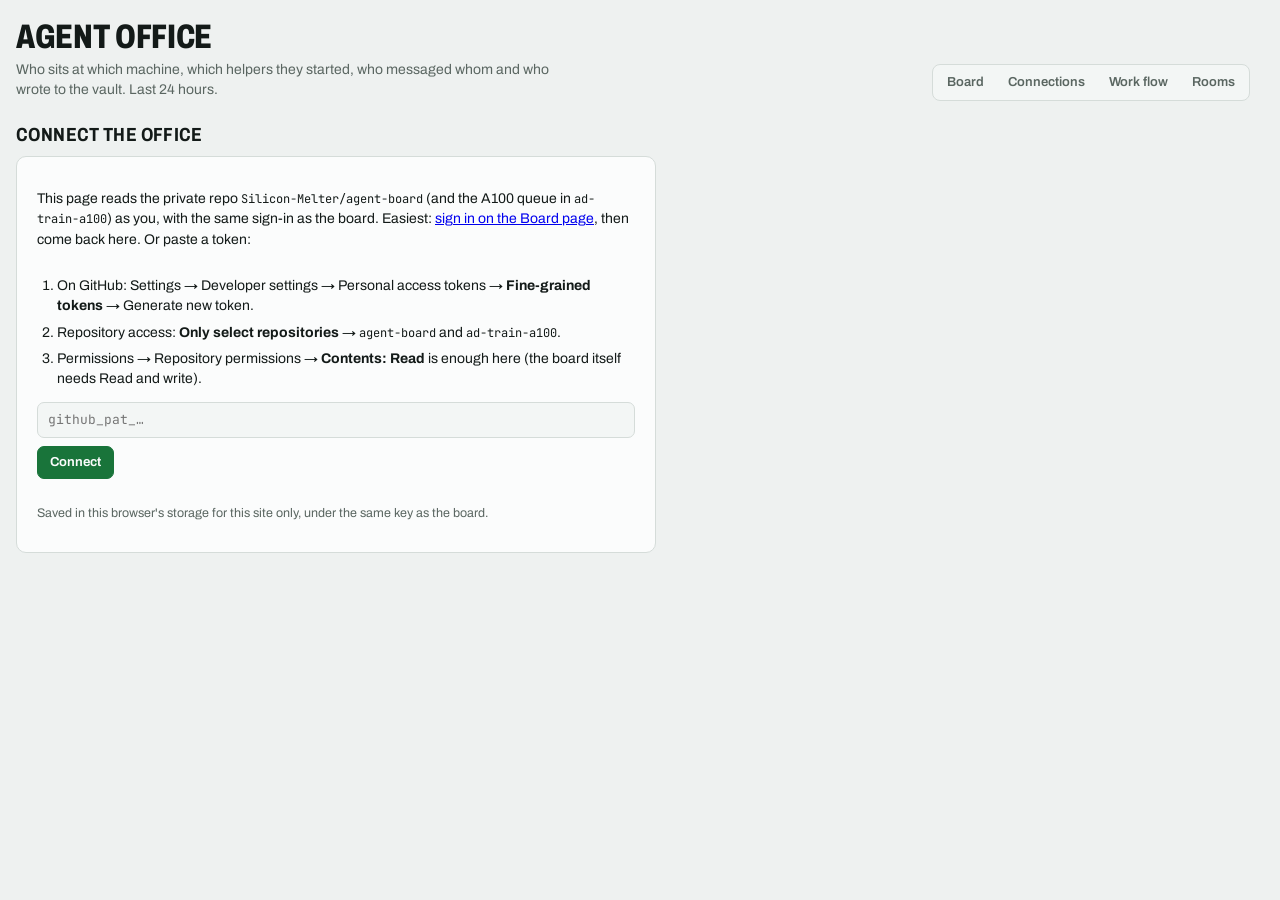
==== commit 14a23951: "Page: Agent office flow views, Connections + Work flow tabs, Rooms kept (agent-board 2507f4b) Co-Aut" ====
--- a/office.html
+++ b/office.html
@@ -164,6 +164,134 @@
   @keyframes pulse { 50% { opacity: .3; } }
 }
 .rd { display: inline-block; width: 7px; height: 7px; border-radius: 50%; background: var(--run); margin-right: 5px; }
+/* ---- view tabs, Connections (machine lanes -> leads -> what they started) ---- */
+.pill.p-ready, .pill.p-open, .pill.p-untraced { color: var(--hold); background: var(--hold-bg); } .pill.p-ready { color: var(--queue); background: var(--queue-bg); }
+.stat.warn b { color: var(--stale); }
+.legend { display: flex; flex-wrap: wrap; gap: 6px 16px; margin-bottom: 10px; font-size: 12.5px; color: var(--muted); }
+.legend span { display: inline-flex; align-items: center; gap: 6px; }
+.legend svg { flex: none; }
+.clayout { display: grid; grid-template-columns: minmax(0, 1fr); gap: 16px; align-items: start; margin-bottom: 40px; }
+.cscroll { overflow-x: auto; padding-bottom: 6px; }
+.diagram { position: relative; }
+.diagram svg.edges { position: absolute; inset: 0; overflow: visible; }
+.lane { position: absolute; background: var(--surface); border: 1px solid var(--line); border-radius: var(--radius); }
+.lane-head { position: absolute; left: 12px; right: 12px; top: 8px; display: grid; gap: 3px; }
+.lane-head .t { display: flex; gap: 10px; align-items: baseline; min-width: 0; white-space: nowrap; }
+.lane-head .t .fine { overflow: hidden; text-overflow: ellipsis; min-width: 0; }
+.lane-head h3 { flex: none; font-family: var(--display); font-stretch: 85%; font-size: 17px; font-weight: 700; }
+.cgear { display: flex; flex-wrap: wrap; gap: 4px 6px; }
+.cgear .gchip { font-size: 10.5px; padding: 0 6px; }
+.shared-band { position: absolute; background: var(--surface-2); border: 1px dashed var(--line); border-radius: var(--radius); }
+.shared-band .lbl, .col-lbl { position: absolute; font-size: 11px; letter-spacing: .07em; text-transform: uppercase; color: var(--muted); font-weight: 650; white-space: nowrap; }
+.node { position: absolute; background: var(--surface); border: 1px solid var(--line); border-bottom-width: 3px; border-radius: 8px; padding: 7px 10px; display: grid; gap: 2px; align-content: start; cursor: pointer; text-align: left; overflow: hidden; }
+.node:hover { border-color: var(--muted); }
+.node.sel { border-color: var(--accent); background: var(--accent-soft); }
+.node.ghost { border-style: dashed; background: var(--surface-2); }
+.node.glow { box-shadow: 0 0 0 1px var(--accent), 0 0 14px var(--glow); border-color: var(--accent); }
+.node.vault-n { border-color: var(--pause); box-shadow: 0 0 0 1px var(--pause); }
+.node .nm { font-weight: 700; font-size: 13.5px; display: flex; gap: 6px; align-items: center; min-width: 0; }
+.node .nm > span.n { overflow: hidden; text-overflow: ellipsis; white-space: nowrap; min-width: 0; }
+.node .m { color: var(--muted); font-size: 11.5px; overflow: hidden; text-overflow: ellipsis; white-space: nowrap; }
+.node .chips { display: flex; gap: 4px; flex-wrap: wrap; margin-top: 2px; }
+.chip { font-family: var(--mono); font-size: 10.5px; color: var(--muted); border: 1px solid var(--line); border-radius: 5px; padding: 0 5px; white-space: nowrap; }
+.glow .chip.v { color: var(--accent); border-color: var(--accent); }
+.node .mini { margin-top: 3px; grid-column: auto; }
+.qrow { display: grid; grid-template-columns: 34px minmax(0, 1fr); gap: 6px; font-size: 11.5px; border-top: 1px solid var(--line); padding-top: 3px; }
+.qrow b { font-family: var(--mono); }
+.qrow span { overflow: hidden; text-overflow: ellipsis; white-space: nowrap; }
+.e { fill: none; stroke-linecap: round; }
+.e-msg { stroke: var(--accent); } .e-vault { stroke: var(--pause); stroke-dasharray: 2 4; } .e-spawn { stroke: var(--muted); opacity: .8; }
+.e-job { stroke: var(--run); } .e-job.queued { stroke-dasharray: 5 4; } .e-q { stroke: var(--queue); } .e-you { stroke: var(--muted); stroke-dasharray: 6 4; }
+.e.dim { opacity: .14; } .e.hot { opacity: 1; }
+.hit { fill: none; stroke: transparent; stroke-width: 12; pointer-events: stroke; cursor: pointer; }
+.ah-msg { fill: var(--accent); } .ah-spawn { fill: var(--muted); } .ah-job { fill: var(--run); } .ah-q { fill: var(--queue); } .ah-vault { fill: var(--pause); } .ah-you { fill: var(--muted); }
+.elabel { font: 700 10.5px var(--mono); fill: var(--accent); paint-order: stroke; stroke: var(--surface); stroke-width: 4px; }
+.pulse { fill: var(--accent); }
+.rd.on { animation: none; }
+.conn-list { display: none; gap: 12px; }
+.lcard { background: var(--surface); border: 1px solid var(--line); border-radius: var(--radius); padding: 12px; display: grid; gap: 10px; min-width: 0; }
+.lcard h3 { font-family: var(--display); font-stretch: 85%; font-size: 17px; }
+.llead { border-top: 1px solid var(--line); padding-top: 8px; display: grid; gap: 3px; min-width: 0; }
+.llead > b { font-size: 14px; }
+.lline { font-size: 12.5px; color: var(--muted); padding-left: 14px; text-indent: -14px; overflow-wrap: anywhere; }
+.lline b { color: var(--ink); font-weight: 600; }
+.cpanel { background: var(--surface); border: 1px solid var(--line); border-radius: var(--radius); padding: 14px; display: grid; gap: 8px; min-width: 0; align-content: start; }
+.cpanel h3 { font-family: var(--display); font-stretch: 85%; font-size: 19px; font-weight: 700; overflow-wrap: anywhere; }
+.cpanel h4 { margin: 6px 0 0; font-size: 11px; letter-spacing: .06em; text-transform: uppercase; color: var(--muted); }
+.cpanel ol, .cpanel ul { margin: 0; padding: 0; list-style: none; display: grid; }
+.cpanel li { display: grid; grid-template-columns: 44px minmax(0, 1fr); gap: 8px; padding: 5px 0; border-top: 1px solid var(--line); font-size: 12.5px; overflow-wrap: anywhere; }
+.cpanel li:first-child { border-top: 0; }
+.cpanel time { font-family: var(--mono); font-size: 11.5px; color: var(--muted); }
+.cpanel p { margin: 0; font-size: 13px; }
+.empty-panel { color: var(--muted); font-size: 13px; }
+@media (min-width: 1240px) {
+  .clayout { grid-template-columns: minmax(0, 1fr) 340px; }
+  .cpanel { position: sticky; top: 12px; max-height: calc(100vh - 24px); overflow: auto; }
+}
+@media (max-width: 1239px) {
+  .cpanel.open { position: fixed; left: 0; right: 0; bottom: 0; z-index: 15; max-height: 58vh; overflow: auto; border-radius: 14px 14px 0 0; box-shadow: 0 -8px 24px rgb(0 0 0 / .25);
+    padding-left: max(14px, env(safe-area-inset-left, 0px)); padding-right: max(14px, env(safe-area-inset-right, 0px)); padding-bottom: max(14px, env(safe-area-inset-bottom, 0px)); }
+  .cpanel:not(.open) { display: none; }
+}
+@media (max-width: 759px) {
+  .cscroll { display: none; }
+  .conn-list { display: grid; }
+  .legend.conn-legend { display: none; }
+  .cpanel.open { max-height: 70vh; }
+}
+@media (prefers-reduced-motion: no-preference) {
+  .rd.on { animation: pulse 1.6s ease-in-out infinite; }
+}
+/* ---- Work flow: seven stage columns of task cards, dependency arrows ---- */
+.question { background: var(--surface); border: 1px solid var(--accent); border-radius: var(--radius); padding: 12px 14px; display: grid; gap: 8px; margin-bottom: 12px; }
+.question .eyebrow { font-size: 11px; letter-spacing: .07em; text-transform: uppercase; color: var(--accent); font-weight: 700; }
+.question h3 { font-size: 16.5px; font-weight: 700; max-width: 90ch; }
+.path { display: flex; flex-wrap: wrap; gap: 6px; align-items: center; font-size: 12.5px; }
+.path .step { border: 1px solid var(--line); border-radius: 6px; padding: 2px 8px; background: var(--surface-2); max-width: 100%; overflow-wrap: anywhere; }
+.path .step.now { border-color: var(--run); color: var(--run); background: var(--run-bg); font-weight: 650; }
+.path .arr { color: var(--muted); }
+.attention { display: grid; grid-template-columns: repeat(auto-fit, minmax(min(100%, 270px), 1fr)); gap: 8px; margin-bottom: 14px; }
+.att { text-align: left; background: var(--surface); border: 1px solid var(--line); border-radius: 8px; padding: 8px 10px; display: grid; gap: 3px; font-size: 12.5px; }
+.att:hover { border-color: var(--muted); }
+.att b { font-size: 13px; }
+.att.stale { border-color: var(--stale); } .att.stale b { color: var(--stale); }
+.att.bad { border-color: var(--bad); } .att.bad b { color: var(--bad); }
+.toggle { display: inline-flex; gap: 6px; align-items: center; font-size: 13px; color: var(--muted); }
+.fscroll { overflow-x: auto; padding-bottom: 6px; }
+.stage-wrap { position: relative; min-width: 1230px; }
+.fstages { display: grid; grid-template-columns: repeat(7, minmax(0, 1fr)); gap: 12px 30px; position: relative; padding-bottom: 76px; }
+.fstage { display: grid; gap: 8px; align-content: start; min-width: 0; }
+.stage-h { border-bottom: 2px solid var(--line); padding-bottom: 5px; display: grid; gap: 1px; }
+.stage-h b { font-family: var(--display); font-stretch: 85%; font-size: 15px; text-transform: uppercase; letter-spacing: .03em; }
+.stage-h span { font-size: 11.5px; color: var(--muted); }
+.fcard { position: relative; z-index: 1; background: var(--surface); border: 1px solid var(--line); border-radius: 8px; padding: 8px 10px; display: grid; gap: 4px; text-align: left; font-size: 12.5px; min-width: 0; cursor: pointer; }
+.fcard:hover { border-color: var(--muted); }
+.fcard.onpath { border-color: var(--accent); box-shadow: 0 0 0 1px var(--accent); }
+.fcard.ghost { border-style: dashed; background: var(--surface-2); }
+.fcard.off { background: var(--surface-2); }
+.fcard.off .ttl { color: var(--muted); }
+.only-path .fcard.off { display: none; }
+.fcard.sel { background: var(--accent-soft); }
+.fcard .id { font-family: var(--mono); font-weight: 700; font-size: 12px; }
+.fcard .row1 { display: flex; gap: 6px; align-items: center; justify-content: space-between; flex-wrap: wrap; }
+.fcard .ttl { font-weight: 650; font-size: 13px; overflow-wrap: anywhere; display: -webkit-box; -webkit-line-clamp: 3; -webkit-box-orient: vertical; overflow: hidden; }
+.fcard .m { color: var(--muted); overflow-wrap: anywhere; }
+.fcard .dep { font-size: 12px; overflow-wrap: anywhere; }
+.fcard .flag { color: var(--stale); background: var(--stale-bg); border-radius: 5px; padding: 3px 6px; font-size: 12px; overflow-wrap: anywhere; }
+.fcard .flag.bad, .fcard .flag.trouble { color: var(--bad); background: var(--bad-bg); }
+.fcard .tag { font-size: 10.5px; color: var(--accent); font-weight: 700; letter-spacing: .04em; text-transform: uppercase; }
+svg.deps { position: absolute; left: 0; top: 0; pointer-events: none; overflow: visible; z-index: 0; }
+.d { fill: none; stroke-width: 1.6; transition: opacity .15s; }
+.d.dim, .dlabel.dim { opacity: .15; } .d.hot { stroke-width: 2.4; }
+.d-flow { stroke: var(--accent); } .d-wait { stroke: var(--queue); stroke-dasharray: 5 4; } .d-stale { stroke: var(--stale); stroke-dasharray: 3 3; stroke-width: 2; } .d-gpu { stroke: var(--hold); stroke-dasharray: 2 4; }
+.dh-flow { fill: var(--accent); } .dh-wait { fill: var(--queue); } .dh-stale { fill: var(--stale); } .dh-gpu { fill: var(--hold); }
+.dlabel { font: 600 10.5px var(--mono); paint-order: stroke; stroke: var(--bg); stroke-width: 4px; }
+.dl-flow { fill: var(--accent); } .dl-wait { fill: var(--queue); } .dl-stale { fill: var(--stale); } .dl-gpu { fill: var(--muted); }
+@media (max-width: 759px) {
+  .stage-wrap { min-width: 0; }
+  .fstages { grid-template-columns: minmax(0, 1fr); padding-bottom: 0; }
+  svg.deps { display: none; }
+}
 </style>
 </head>
 <body>
@@ -176,7 +304,7 @@
       <p>Who sits at which machine, which helpers they started, who messaged whom and who wrote to the vault. Last 24 hours.</p>
     </div>
     <div class="controls">
-      <nav class="seg" aria-label="Page"><a href="index.html">Board</a><a href="office.html" aria-current="page">Agent office</a></nav>
+      <nav class="seg" aria-label="Page"><a href="index.html">Board</a><a href="#connections" data-view="connections">Connections</a><a href="#workflow" data-view="workflow">Work flow</a><a href="#rooms" data-view="rooms">Rooms</a></nav>
       <span class="fine" id="stamp"></span>
     </div>
   </div>
@@ -202,6 +330,7 @@
   </section>
 
   <section id="office" hidden>
+   <div id="view-rooms">
     <div class="summary" id="summary"></div>
     <div class="infra">
       <section class="card vault" id="vault" aria-label="Vault"></section>
@@ -215,9 +344,32 @@
       <div class="stage" id="stage"><div class="rooms" id="rooms"></div><svg class="arcs" id="arcs" aria-hidden="true"></svg></div>
       <aside class="panel" id="panel" aria-label="Session events" hidden></aside>
     </div>
+   </div>
+   <div id="view-flow" hidden>
+    <div class="summary" id="fsummary"></div>
+    <div class="sec-head"><h2>Work flow</h2><p>Each task is a card in the stage it has reached. Arrows show what feeds or holds up what. Outlined cards are on the path to the current question.</p>
+      <label class="toggle"><input type="checkbox" id="only-path"> Show only the current question's path</label></div>
+    <div class="question" id="question" hidden></div>
+    <div class="attention" id="attention" aria-label="Needs attention"></div>
+    <div class="legend" id="flow-legend"></div>
+    <div class="fscroll"><div class="stage-wrap" id="stage-wrap"><div class="fstages" id="fstages"></div><svg class="deps" id="deps" aria-hidden="true"></svg></div></div>
+    <p class="fine" id="fother" hidden></p>
+   </div>
+   <div id="view-conn" hidden>
+    <div class="summary" id="csummary"></div>
+    <div class="sec-head"><h2>Connections</h2><p>One band per machine. Each lead session sits in the middle, with what it started on its right and the shared vault and A100 queue on the left. Click a box or a line for details.</p></div>
+    <div class="legend conn-legend" id="clegend"></div>
+    <div class="clayout">
+      <div class="cscroll"><div class="diagram" id="diagram"></div></div>
+      <div class="conn-list" id="conn-list"></div>
+      <aside class="cpanel" id="cpanel" aria-label="Details"></aside>
+    </div>
+   </div>
   </section>
 </main>
 
+<script src="office-model.js"></script>
+<script src="office-flow.js"></script>
 <script>
 (function () {
   "use strict";
@@ -238,11 +390,11 @@
   let auth = null; // a signed-in token's refresh token and expiry (written by the board page); null for a pasted token
   try { auth = JSON.parse(store.get("gpu-board.auth") || "null"); } catch (e) { auth = null; }
   const S = { token: store.get("gpu-board.token"), status: "loading", error: "", control: null, states: {}, queue: null, loading: false,
-    sel: null, want: params.get("select"), more: {}, model: null, fixedNow: null };
+    sel: null, want: params.get("select"), more: {}, model: null, fixedNow: null, view: "connections", fsel: null, onlyPath: false, question: null, csel: null, cmore: {}, conn: null };
   const $ = (id) => document.getElementById(id);
   const now = () => (S.fixedNow != null ? S.fixedNow : Date.now());
-  const ms = (v) => typeof v === "number" ? (v < 1e12 ? v * 1000 : v) : Date.parse(v || "");
-  const machines = () => ((S.control && S.control.machines) || []).slice().sort((a, b) => (a.order ?? 99) - (b.order ?? 99));
+  const ms = OfficeModel.ms;
+  const machines = () => OfficeModel.machines(S.control);
   const sessionUrl = (s) => (/^https:\/\/claude\.ai\/code\/session_[A-Za-z0-9]+$/.test(String(s || "")) ? s : null);
 
   // DOM builders: text only ever goes in as text nodes or attribute values, never as markup
@@ -264,7 +416,7 @@
   }
   const hhmm = (ts) => new Date(ts).toLocaleTimeString([], { hour: "2-digit", minute: "2-digit", hour12: false });
   const fmtTok = (n) => (n >= 1e6 ? (n / 1e6).toFixed(1) + "M" : n >= 1e3 ? (n / 1e3).toFixed(1) + "k" : String(n));
-  const shortModel = (m) => String(m || "").replace(/^claude-/, "");
+  const shortModel = OfficeModel.shortModel;
 
   // ---- GitHub (same approach as the board page) -------------------------------------------------------------------
   function b64decode(s) { return new TextDecoder().decode(Uint8Array.from(atob(s.replace(/\s/g, "")), (c) => c.charCodeAt(0))); }
@@ -316,6 +468,8 @@
       }));
       S.states = states; heads = cur; refsTag = tag;
     }
+    try { const t = await readFile("flow/question.json", "main"), j = t ? JSON.parse(t) : null; S.question = j && typeof j.text === "string" && Array.isArray(j.path) ? j : null; }  // the current question: missing or unreadable just hides the band
+    catch (e) { if (e.auth) throw e; S.question = null; }
     try { // the A100 queue is a side panel: failing to read it never blanks the office
       const q = await gh(QUEUE_URL, { headers: queueTag && S.queue ? { "If-None-Match": queueTag } : {} });
       if (q.status !== 304) { if (!q.ok) throw new Error(String(q.status)); S.queue = parseQueue(b64decode((await q.json()).content)); queueTag = q.headers.get("ETag"); }
@@ -326,88 +480,14 @@
     if (!r.ok) throw new Error("Couldn't read " + FIXTURE + " (" + r.status + ")");
     const j = await r.json();
     S.control = j.control; S.states = j.states || {}; S.queue = j.queue ? parseQueue(j.queue) : null;
+    S.question = j.question || null;
     if (j.now) S.fixedNow = ms(j.now); // the sample is frozen at its own "now", so ages and the 60 min vault glow stay as authored
   }
-  const plain = (s) => s.replace(/\[([^\]]*)\]\([^)]*\)/g, "$1").replace(/[*`_]/g, "").replace(/\s+/g, " ").trim();
-  function parseQueue(md) {  // the "| A1x | ... | State | ..." table under "## Queue" (first table header decides the columns)
-    const lines = md.split("\n"), i = lines.findIndex((l) => /^##\s+queue\s*$/i.test(l)), rest = i >= 0 ? lines.slice(i + 1) : lines;
-    const end = rest.findIndex((l) => /^##\s/.test(l));
-    const rows = (end >= 0 ? rest.slice(0, end) : rest).filter((l) => /^\s*\|/.test(l)).map((l) => l.trim().replace(/^\||\|$/g, "").split("|").map((c) => c.trim()));
-    const head = (rows[0] || []).map((c) => c.toLowerCase()), idc = Math.max(0, head.findIndex((c) => c.startsWith("id"))), stc = Math.max(1, head.findIndex((c) => c.startsWith("state")));
-    const items = rows.slice(1).filter((r) => /^[A-Za-z]+\d+/.test(r[idc] || "") && r.join("|").toLowerCase() !== head.join("|"))
-      .map((r) => { const text = plain(r[stc] || ""), m = text.match(/^([A-Za-z]+)/); return { id: r[idc], text, word: m ? m[1].toLowerCase() : "" }; });
-    return { items };
-  }
-
-  // ---- derived state: desks, helper desks, message arcs, vault writes ----------------------------------------------
-  function derive() {
-    const t = now(), cut = t - DAY, desks = new Map(), evs = [], orphans = {}, cleared = (S.control && S.control.cleared) || {};
-    const mk = (sid, mid) => {
-      if (!desks.has(sid)) desks.set(sid, { sid, machine: mid, name: "", repo: "", lastTs: 0, jobs: [], ev: [], subs: [], by: {}, out: [], sent: 0, vault: 0, vaultLast: 0, ops: {} });
-      return desks.get(sid);
-    };
-    machines().forEach((m) => {  // sessions the machine's tracer saw, and their events (old state.json files have no agents key)
-      const ag = S.states[m.id] && S.states[m.id].agents;
-      if (!ag || typeof ag !== "object") return;
-      Object.entries(ag.sessions || {}).forEach(([sid, s]) => {
-        const d = mk(sid, m.id); d.machine = m.id; d.name = (s && s.name) || ""; d.repo = (s && s.repo) || ""; d.lastTs = Math.max(d.lastTs, ms(s && s.last) || 0);
-      });
-      (Array.isArray(ag.events) ? ag.events : []).forEach((ev) => { if (ev && ev.session_id && ms(ev.ts) >= cut) { mk(ev.session_id, m.id); evs.push(ev); } });
-    });
-    machines().forEach((m) => {  // sessions only known from a board job
-      const st = S.states[m.id];
-      Object.entries((st && st.jobs) || {}).forEach(([id, j]) => {
-        if (cleared[id] && cleared[id].for === j.created) return;
-        const job = Object.assign({}, j, { id, machine: m.id });
-        if (!j.session_id) { (orphans[m.id] = orphans[m.id] || []).push(job); return; }
-        const d = mk(j.session_id, m.id); d.repo = d.repo || j.repo || ""; d.jobs.push(job); d.lastTs = Math.max(d.lastTs, ms(j.updated) || 0);
-      });
-    });
-    const list = [...desks.values()];
-    list.forEach((d) => { d.name = d.name || (d.repo || "session") + " " + d.sid.slice(0, 8); });
-    const byName = new Map();
-    list.forEach((d) => byName.set(d.sid.toLowerCase(), d));
-    list.forEach((d) => byName.set(d.name.toLowerCase(), d));  // names win over ids
-
-    // a helper desk joins its events by tool_use_id (start, launched) and by child id (launched, begin, stop), in either order
-    const sub = (d, tool, child) => {
-      let a = tool && d.by["t:" + tool], b = child && d.by["c:" + child], s = a || b;
-      if (a && b && a !== b) { Object.keys(b).forEach((k) => { if (a[k] == null || a[k] === "" || (typeof a[k] === "number" && isNaN(a[k]))) a[k] = b[k]; }); d.subs.splice(d.subs.indexOf(b), 1); s = a; }
-      if (!s) { s = { tool: null, child: null, desc: "", type: "", atype: "", model: "", status: "", parent: null, tok: null, start: NaN, begin: NaN, stop: NaN }; d.subs.push(s); }
-      if (tool) { s.tool = tool; d.by["t:" + tool] = s; }
-      if (child) { s.child = child; d.by["c:" + child] = s; }
-      return s;
-    };
-    const pairs = new Map(), ops = {};
-    let msgs = 0, vaultTotal = 0;
-    evs.sort((a, b) => ms(a.ts) - ms(b.ts)).forEach((ev) => {
-      const d = desks.get(ev.session_id), ts = ms(ev.ts), kid = ev.child || ev.agent_id;
-      d.ev.push(ev); d.lastTs = Math.max(d.lastTs, ts);
-      if (ev.ev === "subagent_start") { const s = sub(d, ev.tool_use_id, null); s.desc = ev.description || s.desc; s.type = ev.subagent_type || s.type; s.model = ev.model || s.model; s.start = ts; s.parent = ev.agent_id || null; }
-      else if (ev.ev === "subagent_launched") { const s = sub(d, ev.tool_use_id, ev.child); s.status = ev.status || s.status; }
-      else if (ev.ev === "subagent_begin" && kid) { const s = sub(d, null, kid); s.atype = ev.agent_type || s.atype; s.begin = ts; }
-      else if (ev.ev === "subagent_stop" && kid) { const s = sub(d, null, kid); s.model = ev.model || s.model; if (ev.tokens_total != null) s.tok = Number(ev.tokens_total); s.stop = ts; }
-      else if (ev.ev === "message") {
-        msgs++; d.sent++;
-        const to = byName.get(String(ev.to || "").toLowerCase());
-        if (to && to !== d) { const k = d.sid + ">" + to.sid; if (!pairs.has(k)) pairs.set(k, { from: d.sid, to: to.sid, n: 0, last: ev }); const p = pairs.get(k); p.n++; p.last = ev; }
-        else d.out.push(ev);
-      } else if (ev.ev === "vault_write") { d.vault++; d.vaultLast = ts; vaultTotal++; d.ops[ev.op || "?"] = (d.ops[ev.op || "?"] || 0) + 1; ops[ev.op || "?"] = (ops[ev.op || "?"] || 0) + 1; }
-    });
-    let running = 0;
-    list.forEach((d) => {
-      d.lastTs = d.lastTs || NaN;
-      d.glow = t - d.vaultLast <= GLOW;
-      d.subs.sort((a, b) => (subState(b) === "running") - (subState(a) === "running") || (subStart(b) || 0) - (subStart(a) || 0));
-      running += d.subs.filter((s) => subState(s) === "running").length;
-    });
-    const byMachine = {};
-    list.sort((a, b) => (b.lastTs || 0) - (a.lastTs || 0)).forEach((d) => { (byMachine[d.machine] = byMachine[d.machine] || []).push(d); });
-    return { desks, list, byMachine, orphans, arcs: [...pairs.values()], msgs, running, vault: { total: vaultTotal, ops, glow: list.filter((d) => d.glow).sort((a, b) => b.vaultLast - a.vaultLast) } };
-  }
-  const subStart = (s) => (isNaN(s.start) ? s.begin : s.start);
-  // done = has a stop event; a helper with no stop for over 6 h is shown as "no stop seen" rather than running forever
-  const subState = (s) => (!isNaN(s.stop) ? "done" : now() - subStart(s) > SUB_STALE ? "stale" : "running");
+  // ---- derived state: desks, helper desks, message arcs, vault writes (the pure model lives in office-model.js) --------
+  const derive = () => OfficeModel.derive({ control: S.control, states: S.states, now: now() });
+  const parseQueue = OfficeModel.parseQueue;
+  const subStart = OfficeModel.subStart;
+  const subState = (s) => OfficeModel.subState(s, now());
 
   // ---- rendering ------------------------------------------------------------------------------------------------
   const pill = (state, text) => h("span", { class: "pill " + (PILLS.includes(state) ? "p-" + state : state === "stale" ? "p-stale" : "p-hold") }, text || state || "?");
@@ -438,13 +518,16 @@
     return h("div", { class: "station" }, desk, d.subs.length ? h("div", { class: "subs", "aria-label": "Helper agents of " + d.name }, shown.map(subEl),
       hidden > 0 ? h("button", { type: "button", class: "more", "data-more": d.sid, "data-k": "more:" + d.sid }, open ? "show fewer" : "+" + hidden + " more") : null) : null);
   }
-  function roomEl(m, M) {
-    const t = S.states[m.id] ? { st: S.states[m.id], silent: now() - ms(S.states[m.id].at) > SYNC_SILENT } : null;
-    const gear = (m.devices || []).map((dv) => {
+  function gearOf(m, t) {  // the temperature / load / memory chips of one machine
+    return (m.devices || []).map((dv) => {
       const r = t && t.st.devices && t.st.devices[dv.id], f = (v, u) => (v == null ? "—" : Math.round(v) + u);
       return h("span", { class: "gchip" + (r && r.t >= (dv.kind === "cpu" ? 95 : 87) ? " hot" : "") }, (dv.label || dv.id) + " ",
         h("b", null, r ? f(r.t, "°C") + " " + f(r.u, "%") + (r.m != null ? " " + Number(r.m).toFixed(1) + (r.mt || dv.mem ? "/" + (r.mt || dv.mem) : "") + " GB" : "") : "—"));
     });
+  }
+  function roomEl(m, M) {
+    const t = S.states[m.id] ? { st: S.states[m.id], silent: now() - ms(S.states[m.id].at) > SYNC_SILENT } : null;
+    const gear = gearOf(m, t);
     const mine = M.byMachine[m.id] || [], orph = M.orphans[m.id] || [];
     return h("article", { class: "room " + (m.status === "available" ? "available" : "on_hold") },
       h("div", { class: "room-head" },
@@ -530,6 +613,211 @@
       if (a.n > 1) svg.append(sv("text", { x: String((x1 + 3 * c1 + 3 * c2 + x2) / 8), y: String((y1 + y2) / 2 + (dy > 0 ? 12 : -4)), class: "alabel", "text-anchor": "middle" }, "×" + a.n));
     });
   }
+  // ---- Connections view: machine lanes, shared column, message rail, leads, what they started (layout: office-flow.js) ----
+  const motionOk = () => !(window.matchMedia && window.matchMedia("(prefers-reduced-motion: reduce)").matches);
+  const fmtT = (ts) => (isNaN(ts) ? "?" : hhmm(ts));
+  const li = (t, txt) => h("li", null, h("time", null, t), h("span", null, txt));
+  const stateOf = (m) => (S.states[m.id] ? { st: S.states[m.id], silent: now() - ms(S.states[m.id].at) > SYNC_SILENT } : null);
+  function connNode(C, n, M) {
+    const style = "left:" + n.x + "px;top:" + n.y + "px;width:" + n.w + "px;height:" + n.h + "px", sel = S.csel === n.id;
+    const base = (cls, label, ...kids) => h("button", { type: "button", class: "node" + cls + (sel ? " sel" : ""), style, "data-node": n.id, "data-k": "node:" + n.id, "aria-label": label, "aria-pressed": String(sel) }, kids);
+    if (n.kind === "lead") {
+      const age = now() - n.lastTs;
+      return base((n.untraced ? " ghost" : "") + (n.glow ? " glow" : ""), "Session " + n.name,
+        h("div", { class: "nm" }, h("span", { class: "dot " + (age < 10 * MIN ? "live" : age < 2 * HR ? "warm" : "") }), h("span", { class: "n", title: n.name }, n.name)),
+        h("div", { class: "m mono" }, n.repo || (n.elsewhere ? "known only from a message" : "no repo")),
+        h("div", { class: "chips" }, n.untraced ? h("span", { class: "pill p-untraced" }, "not traced") : null, isNaN(n.lastTs) ? null : h("span", { class: "chip" }, "seen " + ago(n.lastTs)),
+          n.sent || n.got ? h("span", { class: "chip" }, n.sent + " sent · " + n.got + " in") : null, n.vault ? h("span", { class: "chip v" }, "vault ×" + n.vault.n) : null));
+    }
+    if (n.kind === "helpers") {
+      const names = n.items.map((i) => i.desc || "untitled"), short = names.length > 2 ? names.slice(0, 2).join(", ") + ", +" + (names.length - 2) + " more" : names.join(", ");
+      return base("", n.label + " helpers",
+        h("div", { class: "nm" }, n.running ? h("span", { class: "rd" + (motionOk() ? " on" : "") }) : null, h("span", { class: "n" }, n.label + " ×" + n.count),
+          h("span", { class: "pill " + (n.running ? "p-running" : "p-done") }, n.running ? n.running + " running" : "done")),
+        h("div", { class: "m", title: names.join(", ") }, short), h("div", { class: "m mono" }, n.tok ? fmtTok(n.tok) + " tokens" + (n.running ? " so far" : "") : "no token count yet"));
+    }
+    if (n.kind === "job") {
+      const j = n.job;
+      return base("", "Job " + j.task,
+        h("div", { class: "nm" }, h("span", { class: "pill " + (PILLS.includes(j.state) ? "p-" + j.state : "p-hold") }, j.state), h("span", { class: "n", title: j.task }, j.task)),
+        h("div", { class: "m mono", title: [n.where, j.progress, j.eta && "ETA " + j.eta].filter(Boolean).join(" · ") }, [n.where + (j.pct && j.state !== "done" ? " · " + j.pct + "%" : ""), j.state === "done" ? j.result : [j.progress, j.eta && "ETA " + j.eta].filter(Boolean).join(" · ")].filter(Boolean).join(" · ")),
+        j.state === "running" || j.state === "paused" ? h("div", { class: "mini" }, h("i", { style: "width:" + j.pct + "%" })) : null);
+    }
+    if (n.kind === "more") return h("button", { type: "button", class: "node ghost", style, "data-cmore": n.sid, "data-k": "cmore:" + n.sid, "aria-label": n.count + " more, show them" },
+      h("div", { class: "nm" }, h("span", { class: "n" }, n.label)), h("div", { class: "m", title: n.names.join(", ") }, n.names.slice(0, 3).join(", ")), h("div", { class: "m" }, "click to show"));
+    if (n.kind === "you") return base(" ghost", "You", h("div", { class: "nm" }, h("span", { class: "n" }, "You")), h("div", { class: "m", style: "white-space:normal" }, "dispatches the A100 queue"));
+    if (n.kind === "vault") return base(" vault-n", "Vault", h("div", { class: "nm" }, h("span", { class: "n" }, "Vault")), h("div", { class: "m" }, n.total + " write" + (n.total === 1 ? "" : "s") + " in 24 h"),
+      h("div", { class: "m" }, Object.entries(n.ops).map(([k, c]) => c + " " + k).join(", ") || "no writes"), n.glowers ? h("div", { class: "m", style: "color:var(--pause)" }, n.glowers + " in the last hour") : null);
+    return base("", "A100 queue", h("div", { class: "nm" }, h("span", { class: "n" }, "A100 queue")),
+      n.error ? h("div", { class: "m" }, "can't read QUEUE.md") : null,
+      n.items.map((q) => h("div", { class: "qrow" }, h("b", null, q.id), h("span", { title: q.task + ": " + q.text }, h("span", { class: "pill " + (["running", "ready", "blocked"].includes(q.word) ? "p-" + q.word : "p-hold") }, q.word || "?")))),
+      n.finished || n.openCount > n.items.length ? h("div", { class: "m" }, [n.openCount > n.items.length ? "+" + (n.openCount - n.items.length) + " open" : "", n.finished ? "+" + n.finished + " closed" : ""].filter(Boolean).join(", ")) : null);
+  }
+  function connEdgeTitle(C, e) {
+    const nm = (id) => (C.nodes[id] ? (C.nodes[id].name || C.nodes[id].label || (C.nodes[id].job && C.nodes[id].job.task) || id) : id);
+    if (e.type === "msg") { const l = e.msgs[e.msgs.length - 1]; return nm(e.ends[0]) + " ⇄ " + nm(e.ends[1]) + ": " + e.n + " message" + (e.n === 1 ? "" : "s") + ", last '" + (l.summary || "no summary") + "' " + ago(l.ts); }
+    if (e.type === "spawn") return nm(e.ends[0]) + " started " + (C.nodes[e.ends[1]].kind === "more" ? C.nodes[e.ends[1]].label : nm(e.ends[1]) + " ×" + C.nodes[e.ends[1]].count);
+    if (e.type === "job") return nm(e.ends[0]) + " started job " + nm(e.ends[1]);
+    return nm(e.ends[0]) + " → " + nm(e.ends[1]) + ": " + (e.note || "");
+  }
+  function drawConn(C, M) {
+    const dg = $("diagram");
+    dg.style.width = C.W + "px"; dg.style.height = C.H + "px";
+    const under = [h("div", { class: "shared-band", style: "left:0;top:20px;width:" + (C.nodes.vault.w + 12) + "px;height:" + (C.H - 24) + "px" }, h("span", { class: "lbl", style: "left:10px;top:4px" }, "Shared"))];
+    [["Sessions", OfficeFlow.X.lead + 2], ["What they started", OfficeFlow.X.kid + 2], ["Messages", OfficeFlow.X.lane + 8]].forEach(([t, x]) => under.push(h("span", { class: "col-lbl", style: "left:" + x + "px;top:2px" }, t)));
+    C.lanes.forEach((ln) => {
+      const m = (S.control.machines || []).find((x) => x.id === ln.id), t = m && stateOf(m);
+      under.push(h("div", { class: "lane", style: "left:" + ln.x + "px;top:" + ln.top + "px;width:" + ln.w + "px;height:" + (ln.bottom - ln.top) + "px" },
+        h("div", { class: "lane-head", style: "left:" + (OfficeFlow.X.lead - ln.x) + "px" },
+          h("div", { class: "t" }, h("h3", null, ln.name), h("span", { class: "mono fine" }, [ln.id, ln.spec, !m ? "" : !t ? "no sync yet" : (t.silent ? "sync silent since " : "synced ") + ago(ms(t.st.at))].filter(Boolean).join(" · "))),
+          m ? h("div", { class: "cgear" }, gearOf(m, t)) : null)));
+    });
+    const svg = sv("svg", { class: "edges", width: C.W, height: C.H, viewBox: "0 0 " + C.W + " " + C.H, "aria-hidden": "true" }), defs = sv("defs"), vis = sv("g"), hits = sv("g"), motion = motionOk();
+    ["msg", "spawn", "job", "q", "vault", "you"].forEach((t) => defs.append(sv("marker", { id: "ah-" + t, viewBox: "0 0 10 10", refX: "8", refY: "5", markerWidth: "6.5", markerHeight: "6.5", orient: "auto-start-reverse" }, sv("path", { d: "M0 0L10 5L0 10z", class: "ah-" + t }))));
+    svg.append(defs);
+    C.edges.forEach((e) => {
+      const hot = S.csel && (e.id === S.csel || e.ends.includes(S.csel)), dim = S.csel && !hot;
+      vis.append(sv("path", { d: e.d, class: "e e-" + e.type + " " + (e.cls || "") + (hot ? " hot" : dim ? " dim" : ""), "stroke-width": String((e.width || (e.type === "spawn" ? 1.2 : 1.5)) + (hot ? 0.8 : 0)),
+        "marker-end": e.end !== false ? "url(#ah-" + e.type + ")" : null, "marker-start": e.start ? "url(#ah-" + e.type + ")" : null }));
+      if (e.label) vis.append(sv("text", { x: String(e.lx - 3), y: String(e.ly + 4), class: "elabel", "text-anchor": "end" }, e.label));
+      if (e.recent && motion && !dim) vis.append(sv("circle", { r: "3", class: "pulse" }, sv("animateMotion", { dur: "2.6s", repeatCount: "indefinite", path: e.d })));
+      hits.append(sv("path", { d: e.d, class: "hit", "data-edge": e.id, tabindex: "0", role: "button", "data-k": "edge:" + e.id, "aria-label": connEdgeTitle(C, e) }, sv("title", null, connEdgeTitle(C, e))));
+    });
+    svg.append(vis, hits);
+    dg.replaceChildren(...under, svg, ...Object.values(C.nodes).map((n) => connNode(C, n, M)));
+  }
+  function connList(C) {
+    const nm = (id) => C.nodes[id].name || id;
+    const out = C.lanes.map((ln) => {
+      const leads = Object.values(C.nodes).filter((n) => n.kind === "lead" && n.lane === ln.id), m = (S.control.machines || []).find((x) => x.id === ln.id), t = m && stateOf(m);
+      return h("section", { class: "lcard" }, h("div", null, h("h3", null, ln.name), h("div", { class: "mono fine" }, ln.id + (t ? " · synced " + ago(ms(t.st.at)) : ""))),
+        leads.length ? leads.map((l) => {
+          const kids = Object.values(C.nodes).filter((k) => k.lead === l.id), pairs = C.edges.filter((e) => e.type === "msg" && e.ends.includes(l.id));
+          return h("div", { class: "llead" }, h("b", null, l.name, l.untraced ? " (not traced)" : ""), h("span", { class: "mono fine" }, (l.repo || "no repo") + (isNaN(l.lastTs) ? "" : " · seen " + ago(l.lastTs))),
+            kids.map((k) => k.kind === "job" ? h("div", { class: "lline" }, "→ job ", h("b", null, k.job.task), " · " + k.job.state + (k.job.pct && k.job.state !== "done" ? " " + k.job.pct + "%" : "") + " · " + k.where)
+              : k.kind === "more" ? h("div", { class: "lline" }, "→ " + k.label) : h("div", { class: "lline" }, "→ helpers ", h("b", null, k.label + " ×" + k.count), k.running ? " · " + k.running + " running" : " · done")),
+            pairs.map((e) => { const o = e.ends[0] === l.id ? e.ends[1] : e.ends[0], last = e.msgs[e.msgs.length - 1]; return h("div", { class: "lline" }, "⇄ ", h("b", null, nm(o)), " ×" + e.n + " · last '" + (last.summary || "no summary") + "' " + ago(last.ts)); }),
+            l.vault ? h("div", { class: "lline" }, "→ ", h("b", null, "vault"), " ×" + l.vault.n + " · last " + ago(l.vault.last)) : null);
+        }) : h("div", { class: "none" }, "No agent session seen here in the last 24 h."));
+    });
+    const q = C.nodes.queue, v = C.nodes.vault;
+    out.push(h("section", { class: "lcard" }, h("h3", null, "Shared"),
+      h("div", { class: "lline" }, h("b", null, "Vault"), " · " + v.total + " write" + (v.total === 1 ? "" : "s") + " in 24 h" + (v.glowers ? " · " + v.glowers + " session" + (v.glowers === 1 ? "" : "s") + " in the last hour" : "")),
+      q.items.map((it) => h("div", { class: "lline" }, h("b", null, "A100 queue " + it.id), " · " + it.word + " · " + (it.task || it.text) + (it.added ? " · added by " + it.added : ""))),
+      q.finished ? h("div", { class: "lline" }, "+" + q.finished + " finished or withdrawn") : null));
+    $("conn-list").replaceChildren(...out);
+  }
+  function connPanelBody(C, M, id) {
+    const n = C.nodes[id], e = !n && C.edges.find((x) => x.id === id), nm = (i) => (C.nodes[i] ? C.nodes[i].name || C.nodes[i].label || (C.nodes[i].job && C.nodes[i].job.task) || i : i);
+    if (e) {
+      if (e.type === "msg") return { title: nm(e.ends[0]) + " ⇄ " + nm(e.ends[1]), sub: e.n + " message" + (e.n === 1 ? "" : "s") + " in 24 h", body: [h("ol", null, e.msgs.slice().reverse().map((m) => li(fmtT(m.ts), m.fromName + " → " + m.toName + ": " + (m.summary || "no summary"))))] };
+      if (e.type === "vault") return { title: nm(e.ends[0]) + " → Vault", sub: "vault writes", body: [h("p", null, e.vault.n + " write" + (e.vault.n === 1 ? "" : "s") + " (" + Object.entries(e.vault.ops).map(([k, c]) => c + " " + k).join(", ") + "), last " + ago(e.vault.last) + ".")] };
+      return { title: connEdgeTitle(C, e).split(":")[0], sub: e.type === "job" ? "board job" : e.type === "spawn" ? "helpers started" : e.type === "q" ? "queue entry" : "not traced", body: [h("p", null, connEdgeTitle(C, e))] };
+    }
+    if (!n) return null;
+    if (n.kind === "lead") {
+      const d = n.sid && M.desks.get(n.sid), evs = d ? d.ev.slice(-EV_MAX).reverse() : [];
+      const msgs = C.edges.filter((x) => x.type === "msg" && x.ends.includes(n.id)).flatMap((x) => x.msgs).filter((m) => !d || !d.ev.some((ev) => ev.ev === "message" && OfficeModel.ms(ev.ts) === m.ts && m.from === n.id)).sort((a, b) => b.ts - a.ts);
+      const note = n.elsewhere ? "Known only from a message to this name. It has no machine or session here." : n.untraced ? "This machine does not trace sessions. The session is known from its board job" + (n.aliases.length ? ", and its name from messages to " + n.aliases.map((a) => "'" + a + "'").join(", ") : "") + "." : "";
+      return { title: n.name, sub: [n.repo || "no repo", n.machine, n.sid ? n.sid.slice(0, 8) : "", isNaN(n.lastTs) ? "" : "seen " + ago(n.lastTs)].filter(Boolean).join(" · "), body: [
+        note ? h("p", { class: "fine" }, note) : null,
+        n.vault ? h("p", null, "Vault: " + n.vault.n + " write" + (n.vault.n === 1 ? "" : "s") + " (" + Object.entries(n.vault.ops).map(([k, c]) => c + " " + k).join(", ") + "), last " + ago(n.vault.last) + ".") : null,
+        d && d.jobs.length ? [h("h4", null, "Board jobs"), d.jobs.map((j) => jobEl(j, d))] : null,
+        evs.length ? [h("h4", null, "Last " + evs.length + " events, newest first"), h("ol", null, evs.map((ev) => li(fmtT(OfficeModel.ms(ev.ts)), words(ev, d))))]
+          : msgs.length ? [h("h4", null, "Messages, newest first"), h("ol", null, msgs.map((m) => li(fmtT(m.ts), m.fromName + " → " + m.toName + ": " + (m.summary || "no summary"))))] : h("p", { class: "fine" }, "No traced events.")] };
+    }
+    if (n.kind === "helpers") return { title: n.label + " helpers of " + nm(n.lead), sub: n.count + " started in 24 h", body: [h("ol", null, n.items.map((i) => li(fmtT(i.start), (i.inside ? "↳ " : "") + (i.desc || "untitled") + " · " + (i.state === "running" ? "running" : i.state === "stale" ? "no stop seen" : "done" + (i.tok != null && !isNaN(i.tok) ? ", " + fmtTok(i.tok) + " tokens" : "")) + (i.inside ? " (inside '" + i.inside + "')" : ""))))] };
+    if (n.kind === "job") { const j = n.job; return { title: j.task, sub: n.where + " · started by " + nm(n.lead), body: [h("p", null, h("span", { class: "pill " + (PILLS.includes(j.state) ? "p-" + j.state : "p-hold") }, j.state), " " + [j.pct && j.state !== "done" ? j.pct + "%" : "", j.progress, j.eta && "ETA " + j.eta, j.result].filter(Boolean).join(" · ")), h("p", { class: "fine" }, "Updated " + ago(j.updated) + ".")] }; }
+    if (n.kind === "more") return { title: n.label, sub: "collapsed to keep the diagram readable", body: [h("ol", null, n.names.map((t) => li("", t))), h("button", { type: "button", class: "btn", "data-cmore": n.sid }, "Show them")] };
+    if (n.kind === "queue") return { title: "A100 queue", sub: "QUEUE.md in ad-train-a100", body: [n.items.length ? h("ol", null, n.items.map((q) => li(q.id, q.text + (q.task ? " · " + q.task : "") + (q.added ? " · added by " + q.added : "")))) : h("p", { class: "fine" }, "Nothing open."), n.finished ? h("p", { class: "fine" }, "+" + n.finished + " finished or withdrawn.") : null] };
+    if (n.kind === "vault") return { title: "Vault", sub: "research-vault", body: [h("ol", null, Object.values(C.nodes).filter((x) => x.kind === "lead" && x.vault).map((x) => li("×" + x.vault.n, x.name + ": " + Object.entries(x.vault.ops).map(([k, c]) => c + " " + k).join(", ") + ", last " + ago(x.vault.last))))] };
+    return { title: "You", sub: "the owner", body: [h("p", null, "Not traced today. You dispatch the A100 queue by a standing rule; nothing here shows your Go ahead or Wait answers.")] };
+  }
+  function renderConn(M) {
+    const C = (S.conn = OfficeFlow.connections(M, { machines: machines(), queue: S.queue, now: now(), expanded: Object.keys(S.cmore).filter((k) => S.cmore[k]) }));
+    if (S.csel && !C.nodes[S.csel] && !C.edges.some((e) => e.id === S.csel)) S.csel = null;
+    const st = C.stats;
+    $("csummary").replaceChildren(...[["Sessions", st.sessions, ""], ["Not traced", st.untraced, ""], ["Helpers running", st.helpersRunning, st.helpersRunning ? "hot" : ""], ["Messages · 24 h", st.messages, ""],
+      ["Vault writes · 24 h", st.vaultWrites, M.vault.glow.length ? "hot" : ""], ["Jobs running", st.jobsRunning, ""]].map(([k, v, c]) => h("div", { class: "stat " + c }, h("b", null, v), h("span", null, k))));
+    const lg = [["msg", "message (×n, arrow where received)", ""], ["spawn", "started helpers", ""], ["job", "runs a job", ""], ["job", "job queued", "5 4"], ["vault", "writes to the vault", "2 4"], ["q", "A100 queue", ""], ["you", "standing rule, not traced", "6 4"]];
+    $("clegend").replaceChildren(...lg.map(([t, txt, dash]) => h("span", null, sv("svg", { width: "30", height: "10", "aria-hidden": "true" }, sv("path", { d: "M1 5H29", class: "e e-" + t, "stroke-width": "2", "stroke-dasharray": dash || null })), txt)),
+      h("span", null, h("span", { style: "display:inline-block;width:22px;height:12px;border:1px dashed var(--muted);border-radius:3px" }), "not traced"),
+      motionOk() ? h("span", null, sv("svg", { width: "12", height: "10", "aria-hidden": "true" }, sv("circle", { cx: "6", cy: "5", r: "3", class: "pulse" })), "active in the last 10 min") : null);
+    drawConn(C, M); connList(C);
+    const p = $("cpanel"), body = S.csel ? connPanelBody(C, M, S.csel) : null;
+    p.classList.toggle("open", !!body);
+    p.replaceChildren(...(body ? [h("div", { class: "panel-head" }, h("div", null, h("h3", null, body.title), body.sub ? h("div", { class: "mono fine" }, body.sub) : null), h("button", { type: "button", class: "btn", "data-cclose": "1", "aria-label": "Close the panel" }, "Close")), ...body.body.flat(Infinity).filter(Boolean)]
+      : [h("div", { class: "empty-panel" }, "Click a session, helper, job or line to see its details here.")]));
+  }
+  // ---- Work flow view (analysis: office-flow.js) ----------------------------------------------------------------------
+  const FLAG_KIND = { stale: "stale", bad: "bad", trouble: "bad", gpu: "" };
+  function flowCard(c) {
+    const sel = S.fsel === c.key;
+    return h("button", { type: "button", class: "fcard" + (c.onpath ? " onpath" : " off") + (c.ghost ? " ghost" : "") + (sel ? " sel" : ""), "data-card": c.key, "data-k": "card:" + c.key, "aria-label": (c.id || "") + " " + c.title },
+      h("div", { class: "row1" }, h("span", { class: "id" }, c.ghost && !c.id ? "next" : c.id || "job"), h("span", { class: "pill " + (["running", "queued", "ready", "blocked", "failed", "done"].includes(c.state) ? "p-" + c.state : "p-hold") }, c.state)),
+      h("div", { class: "ttl", title: c.title }, c.title), c.owner ? h("div", { class: "m" }, c.owner) : null, c.meta ? h("div", { class: "m mono", style: "font-size:11px" }, c.meta) : null,
+      c.dep ? h("div", { class: "dep" }, c.dep) : null, c.last ? h("div", { class: "m" }, "Last: " + c.last) : null,
+      c.flags.filter((f) => f.kind !== "gpu").map((f) => h("div", { class: "flag " + f.kind }, f.text)),
+      c.onpath && !c.ghost ? h("div", { class: "tag" }, "on the current question") : null);
+  }
+  function renderFlow(M) {
+    const F = (S.flow = OfficeFlow.workflow(M, { queue: S.queue, jobs: OfficeFlow.jobsOf(M), events: OfficeFlow.eventsOf(M), question: S.question, machines: machines(), now: now() }));
+    if (S.fsel && !F.cards.some((c) => c.key === S.fsel)) S.fsel = null;
+    $("fsummary").replaceChildren(...[["Tasks in flight", F.stats.inflight, ""], ["Tasks on the current path", F.stats.onpath, F.stats.onpath ? "hot" : ""], ["Need attention", F.stats.attention, F.stats.attention ? "warn" : ""], ["Finished, not shown", F.finished, ""]]
+      .map(([k, v, c]) => h("div", { class: "stat " + c }, h("b", null, v), h("span", null, k))));
+    const qb = $("question"), Q = F.question;
+    qb.hidden = !Q;
+    if (Q) {
+      const byKey = new Map(F.cards.map((c) => [c.key, c]));
+      qb.replaceChildren(h("div", { class: "eyebrow" }, "Current question"), h("h3", null, Q.text),
+        h("div", { class: "path" }, Q.path.map((e, i) => { const c = byKey.get(e.key); return [i ? h("span", { class: "arr" }, "→") : null, h("span", { class: "step" + (c && c.state === "running" ? " now" : "") }, c && !c.ghost ? c.id + " " + c.title + " · " + c.state : e.label || e.id)]; })));
+    }
+    $("attention").replaceChildren(...F.attention.map((a) => h("button", { type: "button", class: "att " + (FLAG_KIND[a.kind] || ""), "data-card": a.card }, h("b", null, a.title), h("span", null, a.text))));
+    $("fstages").classList.toggle("only-path", S.onlyPath && !!Q);
+    $("fstages").replaceChildren(...F.stages.map((st) => { const cs = F.cards.filter((c) => c.stage === st.key);
+      return h("section", { class: "fstage", "aria-label": st.name }, h("div", { class: "stage-h" }, h("b", null, st.name), h("span", null, st.sub)),
+        cs.length ? cs.map(flowCard) : h("div", { class: "none" }, st.key === "brief" ? "No brief seen in the last 24 h." : "Nothing here.")); }));
+    $("fother").hidden = !F.otherJobs; $("fother").textContent = F.otherJobs ? "+" + F.otherJobs + " other board job" + (F.otherJobs === 1 ? "" : "s") + " without a task id" : "";
+    const lg = [["flow", "feeds"], ["wait", "waits on"], ["stale", "blocker may be cleared"], ["gpu", "holds the GPU"]];
+    $("flow-legend").replaceChildren(...lg.map(([t, txt]) => h("span", null, sv("svg", { width: "28", height: "10", "aria-hidden": "true" }, sv("path", { d: "M1 5H27", class: "d d-" + t })), txt)));
+    requestAnimationFrame(drawDeps);
+  }
+  // adjacent columns: a direct curve through the gap; an arrow that skips a column runs through the gutters into a channel under all the cards
+  function drawDeps() {
+    const svg = $("deps"), wrap = $("stage-wrap"), F = S.flow;
+    svg.replaceChildren();
+    if (!F || S.view !== "workflow" || getComputedStyle(svg).display === "none") return;
+    const R = wrap.getBoundingClientRect();
+    if (!R.width) return;
+    svg.setAttribute("width", R.width); svg.setAttribute("height", R.height); svg.setAttribute("viewBox", "0 0 " + R.width + " " + R.height);
+    const defs = sv("defs");
+    ["flow", "wait", "stale", "gpu"].forEach((t) => defs.append(sv("marker", { id: "dh-" + t, viewBox: "0 0 10 10", refX: "8", refY: "5", markerWidth: "6.5", markerHeight: "6.5", orient: "auto" }, sv("path", { d: "M0 0L10 5L0 10z", class: "dh-" + t }))));
+    svg.append(defs);
+    const cardEls = [...wrap.querySelectorAll(".fcard")].filter((e) => e.offsetParent);
+    const box = (key) => { const el = cardEls.find((e) => e.dataset.card === key); if (!el) return null; const r = el.getBoundingClientRect(); return { l: r.left - R.left, r: r.right - R.left, y: (r.top + r.bottom) / 2 - R.top }; };
+    const maxB = Math.max(0, ...cardEls.map((e) => e.getBoundingClientRect().bottom - R.top)), used = {};
+    let lane = 0;
+    F.deps.forEach((dp) => {
+      const A = box(dp.a), B = box(dp.b);
+      if (!A || !B) return;
+      const ka = dp.a + ">", kb = ">" + dp.b; used[ka] = (used[ka] || 0) + 1; used[kb] = (used[kb] || 0) + 1;
+      const oa = (used[ka] - 1) * 10 - 4, ob = (used[kb] - 1) * 10 - 4;
+      let d, lx = 0, ly = 0, label = "";
+      if (B.l > A.r && B.l - A.r < 60) { const x1 = A.r, y1 = A.y + oa, x2 = B.l - 2, y2 = B.y + ob; d = "M" + x1 + " " + y1 + "C" + (x1 + 22) + " " + y1 + " " + (x2 - 22) + " " + y2 + " " + x2 + " " + y2; }
+      else if (A.l > B.r && A.l - B.r < 60) { const x1 = A.l, y1 = A.y + oa, x2 = B.r + 2, y2 = B.y + ob; d = "M" + x1 + " " + y1 + "C" + (x1 - 22) + " " + y1 + " " + (x2 + 22) + " " + y2 + " " + x2 + " " + y2; }
+      else {
+        const fwd = B.l >= A.l, k = lane++, low = maxB + 18 + k * 14, r = 8, j = (k % 3 - 1) * 4;
+        const x1 = fwd ? A.r : A.l, gx1 = (fwd ? A.r + 15 : A.l - 15) + j, x2 = fwd ? B.l - 2 : B.r + 2, gx2 = (fwd ? B.l - 15 : B.r + 15) - j;
+        const y1 = A.y + oa, y2 = B.y + ob, s1 = gx1 > x1 ? 1 : -1, s2 = x2 > gx2 ? 1 : -1, sd = gx2 > gx1 ? 1 : -1;
+        d = "M" + x1 + " " + y1 + "L" + (gx1 - s1 * r) + " " + y1 + "Q" + gx1 + " " + y1 + " " + gx1 + " " + (y1 + r) + "L" + gx1 + " " + (low - r) + "Q" + gx1 + " " + low + " " + (gx1 + sd * r) + " " + low +
+          "L" + (gx2 - sd * r) + " " + low + "Q" + gx2 + " " + low + " " + gx2 + " " + (low - r) + "L" + gx2 + " " + (y2 + r) + "Q" + gx2 + " " + y2 + " " + (gx2 + s2 * r) + " " + y2 + "L" + x2 + " " + y2;
+        lx = (gx1 + gx2) / 2; ly = low - 4; label = dp.label;
+      }
+      const hot = S.fsel && (dp.a === S.fsel || dp.b === S.fsel), dim = S.fsel && !hot;
+      svg.append(sv("path", { d, class: "d d-" + dp.type + (hot ? " hot" : dim ? " dim" : ""), "marker-end": "url(#dh-" + dp.type + ")" }));
+      if (label) svg.append(sv("text", { x: String(lx), y: String(ly), class: "dlabel dl-" + dp.type + (dim ? " dim" : ""), "text-anchor": "middle" }, label));
+    });
+  }
   function render() {
     const connected = !!S.token || !!FIXTURE;
     $("setup").hidden = connected;
@@ -554,6 +842,17 @@
     $("panel").hidden = !S.sel;
     $("panel").replaceChildren(...(S.sel ? panelEl(M.desks.get(S.sel), M).flat(Infinity).filter(Boolean) : []));
     drawArcs();
+    renderConn(M);
+    renderFlow(M);
+    applyView();
+  }
+  function applyView() {  // tabs: #connections (default), #workflow, #rooms
+    S.view = location.hash === "#workflow" ? "workflow" : location.hash === "#rooms" ? "rooms" : "connections";
+    $("view-rooms").hidden = S.view !== "rooms"; $("view-conn").hidden = S.view !== "connections";
+    document.querySelectorAll(".seg a[data-view]").forEach((a) => a.setAttribute("aria-current", a.dataset.view === S.view ? "page" : "false"));
+    $("view-flow").hidden = S.view !== "workflow";
+    if (S.view === "rooms") requestAnimationFrame(drawArcs);
+    if (S.view === "workflow") requestAnimationFrame(drawDeps);
   }
   function refresh() {  // re-render and put keyboard focus back on the same desk or button
     const k = document.activeElement && document.activeElement.dataset ? document.activeElement.dataset.k : null;
@@ -569,7 +868,27 @@
     else if (t.dataset.more) { S.more[t.dataset.more] = !S.more[t.dataset.more]; refresh(); }
     else pick(t.dataset.sid);
   });
+  document.addEventListener("click", (e) => {
+    const t = e.target.closest && e.target.closest("[data-node], [data-edge], [data-cclose], [data-cmore]");
+    if (!t || !$("view-conn").contains(t)) return;
+    if (t.dataset.cclose) S.csel = null;
+    else if (t.dataset.cmore) { S.cmore[t.dataset.cmore] = !S.cmore[t.dataset.cmore]; S.csel = null; }
+    else { const id = t.dataset.node || t.dataset.edge; S.csel = S.csel === id ? null : id; }
+    refresh();
+  });
+  document.addEventListener("click", (e) => {
+    const t = e.target.closest && e.target.closest("[data-card]");
+    if (!t || !$("view-flow").contains(t)) return;
+    S.fsel = S.fsel === t.dataset.card ? null : t.dataset.card;
+    refresh();
+    const el = S.fsel && [...document.querySelectorAll(".fcard")].find((x) => x.dataset.card === S.fsel);
+    if (el) el.scrollIntoView({ block: "nearest", inline: "nearest", behavior: motionOk() ? "smooth" : "auto" });
+  });
+  $("only-path").addEventListener("change", (e) => { S.onlyPath = e.target.checked; $("fstages").classList.toggle("only-path", S.onlyPath && !!(S.flow && S.flow.question)); requestAnimationFrame(drawDeps); });
   document.addEventListener("keydown", (e) => {
+    if (e.key === "Escape" && S.view === "workflow" && S.fsel) { S.fsel = null; refresh(); return; }
+    if (e.key === "Escape" && S.view === "connections" && S.csel) { S.csel = null; refresh(); return; }
+    if ((e.key === "Enter" || e.key === " ") && e.target.dataset && e.target.dataset.edge) { e.preventDefault(); S.csel = S.csel === e.target.dataset.edge ? null : e.target.dataset.edge; refresh(); return; }
     if (e.key === "Escape" && S.sel) { S.sel = null; refresh(); return; }
     const t = e.target;
     if ((e.key === "Enter" || e.key === " ") && t.classList && t.classList.contains("desk") && t.dataset.sid) { e.preventDefault(); pick(t.dataset.sid); }
@@ -582,8 +901,9 @@
     refresh(); load();
   });
   let resizeRaf = 0;
-  window.addEventListener("resize", () => { cancelAnimationFrame(resizeRaf); resizeRaf = requestAnimationFrame(drawArcs); });
-  if (document.fonts && document.fonts.ready) document.fonts.ready.then(drawArcs);
+  window.addEventListener("hashchange", applyView);
+  window.addEventListener("resize", () => { cancelAnimationFrame(resizeRaf); resizeRaf = requestAnimationFrame(() => { drawArcs(); drawDeps(); }); });
+  if (document.fonts && document.fonts.ready) document.fonts.ready.then(() => { drawArcs(); drawDeps(); });
 
   async function load() {
     if (S.loading || (!FIXTURE && !S.token)) return;
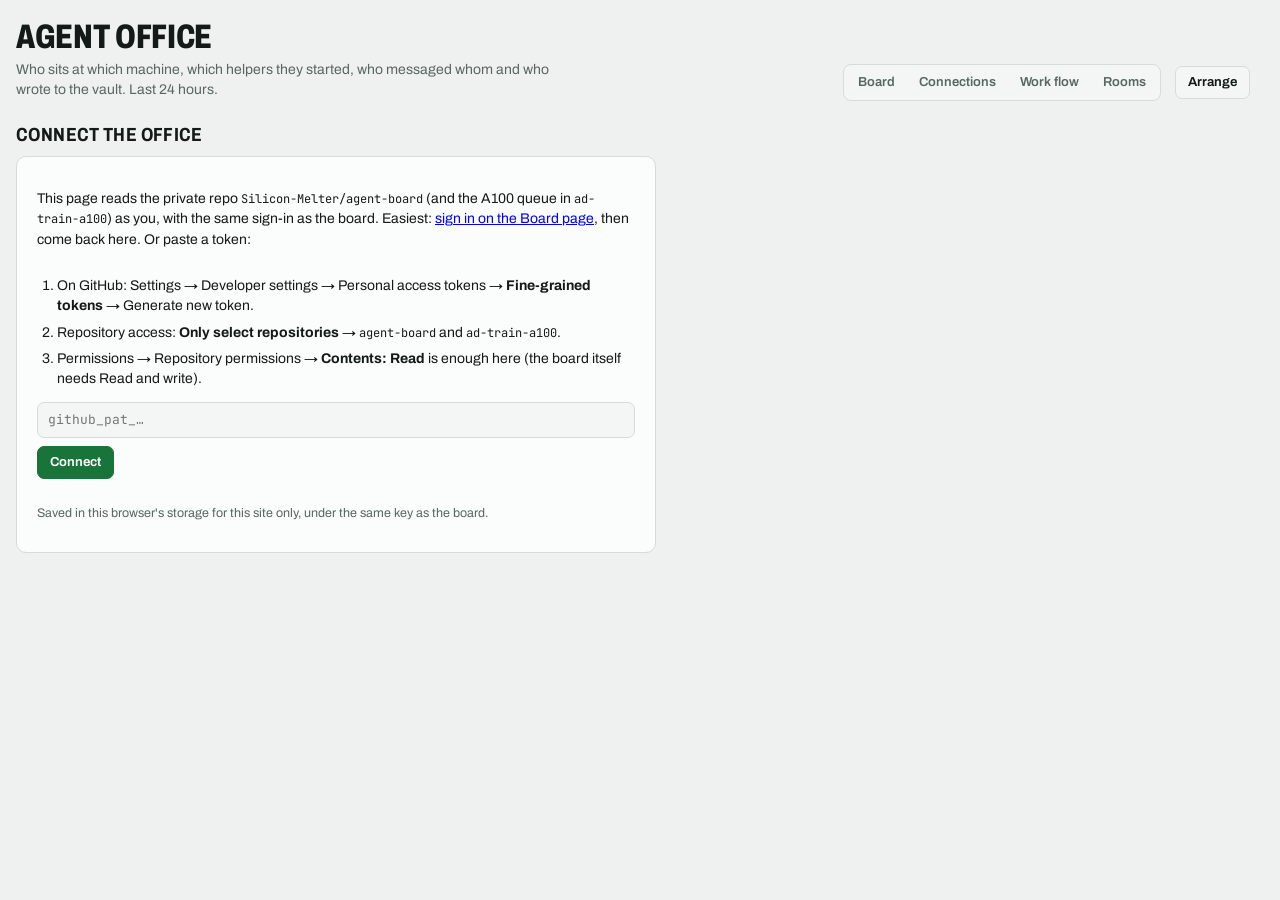
==== commit c89c6cb2: "Page: Agent office Arrange, reorder machines and sessions, kept per browser (agent-board 2032c91) Co" ====
--- a/office.html
+++ b/office.html
@@ -176,6 +176,15 @@
 .diagram svg.edges { position: absolute; inset: 0; overflow: visible; }
 .lane { position: absolute; background: var(--surface); border: 1px solid var(--line); border-radius: var(--radius); }
 .lane-head { position: absolute; left: 12px; right: 12px; top: 8px; display: grid; gap: 3px; }
+/* Arrange: the viewer's own order of machines and sessions (kept in this browser) */
+.btn[aria-pressed="true"] { background: var(--accent); border-color: var(--accent); color: var(--surface); }
+.mv { display: inline-flex; gap: 2px; }
+.mv button { min-width: 26px; height: 24px; padding: 0 6px; border: 1px solid var(--line); background: var(--surface); color: var(--ink); border-radius: 6px; font-size: 12px; line-height: 1; }
+.mv button:hover:not(:disabled) { border-color: var(--accent); color: var(--accent); }
+.mv button:disabled { opacity: .35; }
+.mv-node { position: absolute; z-index: 3; }
+.lane-head .t .mv, .room-head .mv { margin-left: 8px; vertical-align: middle; }
+.station .mv { justify-self: end; }
 .lane-head .t { display: flex; gap: 10px; align-items: baseline; min-width: 0; white-space: nowrap; }
 .lane-head .t .fine { overflow: hidden; text-overflow: ellipsis; min-width: 0; }
 .lane-head h3 { flex: none; font-family: var(--display); font-stretch: 85%; font-size: 17px; font-weight: 700; }
@@ -305,6 +314,8 @@
     </div>
     <div class="controls">
       <nav class="seg" aria-label="Page"><a href="index.html">Board</a><a href="#connections" data-view="connections">Connections</a><a href="#workflow" data-view="workflow">Work flow</a><a href="#rooms" data-view="rooms">Rooms</a></nav>
+      <button type="button" class="btn" id="arrange" aria-pressed="false" title="Move machines and sessions up or down; the order is kept in this browser">Arrange</button>
+      <button type="button" class="btn link" id="arrange-reset" hidden>Reset order</button>
       <span class="fine" id="stamp"></span>
     </div>
   </div>
@@ -387,14 +398,31 @@
     get(k) { try { return localStorage.getItem(k); } catch (e) { return null; } },
     set(k, v) { try { v == null ? localStorage.removeItem(k) : localStorage.setItem(k, v); } catch (e) { /* storage blocked: lasts for this visit */ } }
   };
+  function readOrder() {  // {machines: [ids], sessions: [sids or node ids]}; anything unreadable means the default order
+    try { const o = JSON.parse(store.get("office.order") || "null"); return { machines: Array.isArray(o && o.machines) ? o.machines.map(String) : [], sessions: Array.isArray(o && o.sessions) ? o.sessions.map(String) : [] }; }
+    catch (e) { return { machines: [], sessions: [] }; }
+  }
   let auth = null; // a signed-in token's refresh token and expiry (written by the board page); null for a pasted token
   try { auth = JSON.parse(store.get("gpu-board.auth") || "null"); } catch (e) { auth = null; }
   const S = { token: store.get("gpu-board.token"), status: "loading", error: "", control: null, states: {}, queue: null, loading: false,
-    sel: null, want: params.get("select"), more: {}, model: null, fixedNow: null, view: "connections", fsel: null, onlyPath: false, question: null, csel: null, cmore: {}, conn: null };
+    sel: null, want: params.get("select"), more: {}, model: null, fixedNow: null, view: "connections", fsel: null, onlyPath: false, question: null, csel: null, cmore: {}, conn: null,
+    arrange: false, order: readOrder() };
   const $ = (id) => document.getElementById(id);
   const now = () => (S.fixedNow != null ? S.fixedNow : Date.now());
   const ms = OfficeModel.ms;
-  const machines = () => OfficeModel.machines(S.control);
+  const machines = () => OfficeModel.orderBy(OfficeModel.machines(S.control), (m) => m.id, S.order.machines);
+  // ▲▼ for one item while arranging: kind "m" (machine) or "s" (session, within `group` = its machine or lane)
+  function mvEl(kind, key, group, keys, name) {
+    if (!S.arrange) return null;
+    const i = keys.indexOf(key), b = (d, sym, word) => h("button", { type: "button", "data-mv": kind, "data-mv-key": key, "data-mv-group": group, "data-mv-d": String(d), "data-k": "mv:" + kind + ":" + key + ":" + d,
+      "aria-label": "Move " + name + " " + word, disabled: (d < 0 ? i <= 0 : i < 0 || i >= keys.length - 1) ? "" : null }, sym);
+    return h("span", { class: "mv" }, b(-1, "▲", "up"), b(1, "▼", "down"));
+  }
+  function groupKeys(kind, group) {  // the keys of a group as shown now
+    if (kind === "m") return machines().map((m) => m.id);
+    if (S.view === "connections" && S.conn) return Object.values(S.conn.nodes).filter((n) => n.kind === "lead" && n.lane === group).sort((a, b) => a.y - b.y).map((n) => n.sid || n.id);
+    return OfficeModel.orderBy((S.model && S.model.byMachine[group]) || [], (d) => d.sid, S.order.sessions).map((d) => d.sid);
+  }
   const sessionUrl = (s) => (/^https:\/\/claude\.ai\/code\/session_[A-Za-z0-9]+$/.test(String(s || "")) ? s : null);
 
   // DOM builders: text only ever goes in as text nodes or attribute values, never as markup
@@ -503,7 +531,7 @@
       h("div", { class: "m" }, [s.type || s.atype, shortModel(s.model)].filter(Boolean).join(" · ")),
       h("div", null, pill(st === "done" ? "done" : st === "running" ? "running" : "stale", st === "stale" ? "no stop seen" : st), s.tok != null && !isNaN(s.tok) ? h("span", { class: "tok" }, fmtTok(s.tok) + " tokens") : null));
   }
-  function stationEl(d) {
+  function stationEl(d, mv) {
     const live = d.jobs.filter((j) => j.state !== "done"), finished = d.jobs.length - live.length;
     const open = S.more[d.sid], shown = open ? d.subs : d.subs.slice(0, SUB_MAX), hidden = d.subs.length - SUB_MAX;
     const age = now() - d.lastTs;
@@ -515,7 +543,7 @@
       finished ? h("div", { class: "out" }, "+" + finished + " finished job" + (finished > 1 ? "s" : "")) : null,
       d.out.length > 3 ? h("div", { class: "out" }, "+" + (d.out.length - 3) + " earlier messages (open the desk)") : null,
       d.out.slice(-3).map((ev) => h("div", { class: "out" }, "→ " + (ev.to || "?") + (ev.summary ? ": " + ev.summary : ""))));
-    return h("div", { class: "station" }, desk, d.subs.length ? h("div", { class: "subs", "aria-label": "Helper agents of " + d.name }, shown.map(subEl),
+    return h("div", { class: "station" }, mv || null, desk, d.subs.length ? h("div", { class: "subs", "aria-label": "Helper agents of " + d.name }, shown.map(subEl),
       hidden > 0 ? h("button", { type: "button", class: "more", "data-more": d.sid, "data-k": "more:" + d.sid }, open ? "show fewer" : "+" + hidden + " more") : null) : null);
   }
   function gearOf(m, t) {  // the temperature / load / memory chips of one machine
@@ -528,14 +556,15 @@
   function roomEl(m, M) {
     const t = S.states[m.id] ? { st: S.states[m.id], silent: now() - ms(S.states[m.id].at) > SYNC_SILENT } : null;
     const gear = gearOf(m, t);
-    const mine = M.byMachine[m.id] || [], orph = M.orphans[m.id] || [];
+    const mine = OfficeModel.orderBy(M.byMachine[m.id] || [], (d) => d.sid, S.order.sessions), orph = M.orphans[m.id] || [];
+    const mkeys = machines().map((x) => x.id), skeys = mine.map((d) => d.sid);
     return h("article", { class: "room " + (m.status === "available" ? "available" : "on_hold") },
       h("div", { class: "room-head" },
-        h("div", null, h("h3", null, m.name || m.id), h("div", { class: "sub-line mono" }, m.id + (m.spec ? " · " + m.spec : ""))),
+        h("div", null, h("h3", null, m.name || m.id, mvEl("m", m.id, "", mkeys, m.name || m.id)), h("div", { class: "sub-line mono" }, m.id + (m.spec ? " · " + m.spec : ""))),
         h("span", { class: "status " + (m.status === "available" ? "available" : "on_hold") }, m.status === "available" ? "Available" : "On hold"),
         h("div", { class: "gear" }, gear, h("span", { class: "reading" + (t && t.silent ? " old" : "") }, !t ? "No sync from this PC yet." : t.silent ? "Sync silent since " + ago(ms(t.st.at)) : "Synced " + ago(ms(t.st.at))))),
       h("div", { class: "floor" },
-        mine.length ? mine.map(stationEl) : h("div", { class: "none" }, "No agent session seen here in the last 24 h."),
+        mine.length ? mine.map((d) => stationEl(d, mvEl("s", d.sid, m.id, skeys, d.name))) : h("div", { class: "none" }, "No agent session seen here in the last 24 h."),
         orph.length ? h("div", { class: "desk ghost" }, h("div", { class: "desk-meta" }, "Jobs with no known session"), orph.filter((j) => j.state !== "done").map((j) => jobEl(j, { machine: m.id }))) : null));
   }
   function vaultEl(M) {
@@ -665,11 +694,12 @@
     dg.style.width = C.W + "px"; dg.style.height = C.H + "px";
     const under = [h("div", { class: "shared-band", style: "left:0;top:20px;width:" + (C.nodes.vault.w + 12) + "px;height:" + (C.H - 24) + "px" }, h("span", { class: "lbl", style: "left:10px;top:4px" }, "Shared"))];
     [["Sessions", OfficeFlow.X.lead + 2], ["What they started", OfficeFlow.X.kid + 2], ["Messages", OfficeFlow.X.lane + 8]].forEach(([t, x]) => under.push(h("span", { class: "col-lbl", style: "left:" + x + "px;top:2px" }, t)));
+    const mkeys = machines().map((x) => x.id);
     C.lanes.forEach((ln) => {
       const m = (S.control.machines || []).find((x) => x.id === ln.id), t = m && stateOf(m);
       under.push(h("div", { class: "lane", style: "left:" + ln.x + "px;top:" + ln.top + "px;width:" + ln.w + "px;height:" + (ln.bottom - ln.top) + "px" },
         h("div", { class: "lane-head", style: "left:" + (OfficeFlow.X.lead - ln.x) + "px" },
-          h("div", { class: "t" }, h("h3", null, ln.name), h("span", { class: "mono fine" }, [ln.id, ln.spec, !m ? "" : !t ? "no sync yet" : (t.silent ? "sync silent since " : "synced ") + ago(ms(t.st.at))].filter(Boolean).join(" · "))),
+          h("div", { class: "t" }, h("h3", null, ln.name, m ? mvEl("m", ln.id, "", mkeys, ln.name) : null), h("span", { class: "mono fine" }, [ln.id, ln.spec, !m ? "" : !t ? "no sync yet" : (t.silent ? "sync silent since " : "synced ") + ago(ms(t.st.at))].filter(Boolean).join(" · "))),
           m ? h("div", { class: "cgear" }, gearOf(m, t)) : null)));
     });
     const svg = sv("svg", { class: "edges", width: C.W, height: C.H, viewBox: "0 0 " + C.W + " " + C.H, "aria-hidden": "true" }), defs = sv("defs"), vis = sv("g"), hits = sv("g"), motion = motionOk();
@@ -684,7 +714,14 @@
       hits.append(sv("path", { d: e.d, class: "hit", "data-edge": e.id, tabindex: "0", role: "button", "data-k": "edge:" + e.id, "aria-label": connEdgeTitle(C, e) }, sv("title", null, connEdgeTitle(C, e))));
     });
     svg.append(vis, hits);
-    dg.replaceChildren(...under, svg, ...Object.values(C.nodes).map((n) => connNode(C, n, M)));
+    const leads = Object.values(C.nodes).filter((n) => n.kind === "lead");
+    const overlays = !S.arrange ? [] : leads.map((n) => {
+      const keys = leads.filter((x) => x.lane === n.lane).sort((a, b) => a.y - b.y).map((x) => x.sid || x.id);
+      const el = mvEl("s", n.sid || n.id, n.lane, keys, n.name);
+      el.classList.add("mv-node"); el.style.left = (n.x + n.w - 60) + "px"; el.style.top = (n.y + 6) + "px";
+      return el;
+    });
+    dg.replaceChildren(...under, svg, ...Object.values(C.nodes).map((n) => connNode(C, n, M)), ...overlays);
   }
   function connList(C) {
     const nm = (id) => C.nodes[id].name || id;
@@ -734,7 +771,7 @@
     return { title: "You", sub: "the owner", body: [h("p", null, "Not traced today. You dispatch the A100 queue by a standing rule; nothing here shows your Go ahead or Wait answers.")] };
   }
   function renderConn(M) {
-    const C = (S.conn = OfficeFlow.connections(M, { machines: machines(), queue: S.queue, now: now(), expanded: Object.keys(S.cmore).filter((k) => S.cmore[k]) }));
+    const C = (S.conn = OfficeFlow.connections(M, { machines: machines(), queue: S.queue, now: now(), expanded: Object.keys(S.cmore).filter((k) => S.cmore[k]), order: S.order.sessions }));
     if (S.csel && !C.nodes[S.csel] && !C.edges.some((e) => e.id === S.csel)) S.csel = null;
     const st = C.stats;
     $("csummary").replaceChildren(...[["Sessions", st.sessions, ""], ["Not traced", st.untraced, ""], ["Helpers running", st.helpersRunning, st.helpersRunning ? "hot" : ""], ["Messages · 24 h", st.messages, ""],
@@ -884,6 +921,19 @@
     const el = S.fsel && [...document.querySelectorAll(".fcard")].find((x) => x.dataset.card === S.fsel);
     if (el) el.scrollIntoView({ block: "nearest", inline: "nearest", behavior: motionOk() ? "smooth" : "auto" });
   });
+  function saveOrder() { store.set("office.order", S.order.machines.length || S.order.sessions.length ? JSON.stringify(S.order) : null); }
+  document.addEventListener("click", (e) => {
+    const t = e.target.closest && e.target.closest("[data-mv]");
+    if (!t || !$("office").contains(t) || t.disabled) return;
+    e.stopPropagation();
+    const kind = t.dataset.mv, key = t.dataset.mvKey, d = Number(t.dataset.mvD);
+    const keys = OfficeModel.moveKey(groupKeys(kind, t.dataset.mvGroup), key, d);
+    if (kind === "m") S.order.machines = OfficeModel.mergeOrder(S.order.machines, keys);
+    else S.order.sessions = OfficeModel.mergeOrder(S.order.sessions, keys);
+    saveOrder(); refresh();
+  }, true);
+  $("arrange").addEventListener("click", () => { S.arrange = !S.arrange; $("arrange").setAttribute("aria-pressed", String(S.arrange)); $("arrange-reset").hidden = !S.arrange; refresh(); });
+  $("arrange-reset").addEventListener("click", () => { S.order = { machines: [], sessions: [] }; saveOrder(); refresh(); });
   $("only-path").addEventListener("change", (e) => { S.onlyPath = e.target.checked; $("fstages").classList.toggle("only-path", S.onlyPath && !!(S.flow && S.flow.question)); requestAnimationFrame(drawDeps); });
   document.addEventListener("keydown", (e) => {
     if (e.key === "Escape" && S.view === "workflow" && S.fsel) { S.fsel = null; refresh(); return; }
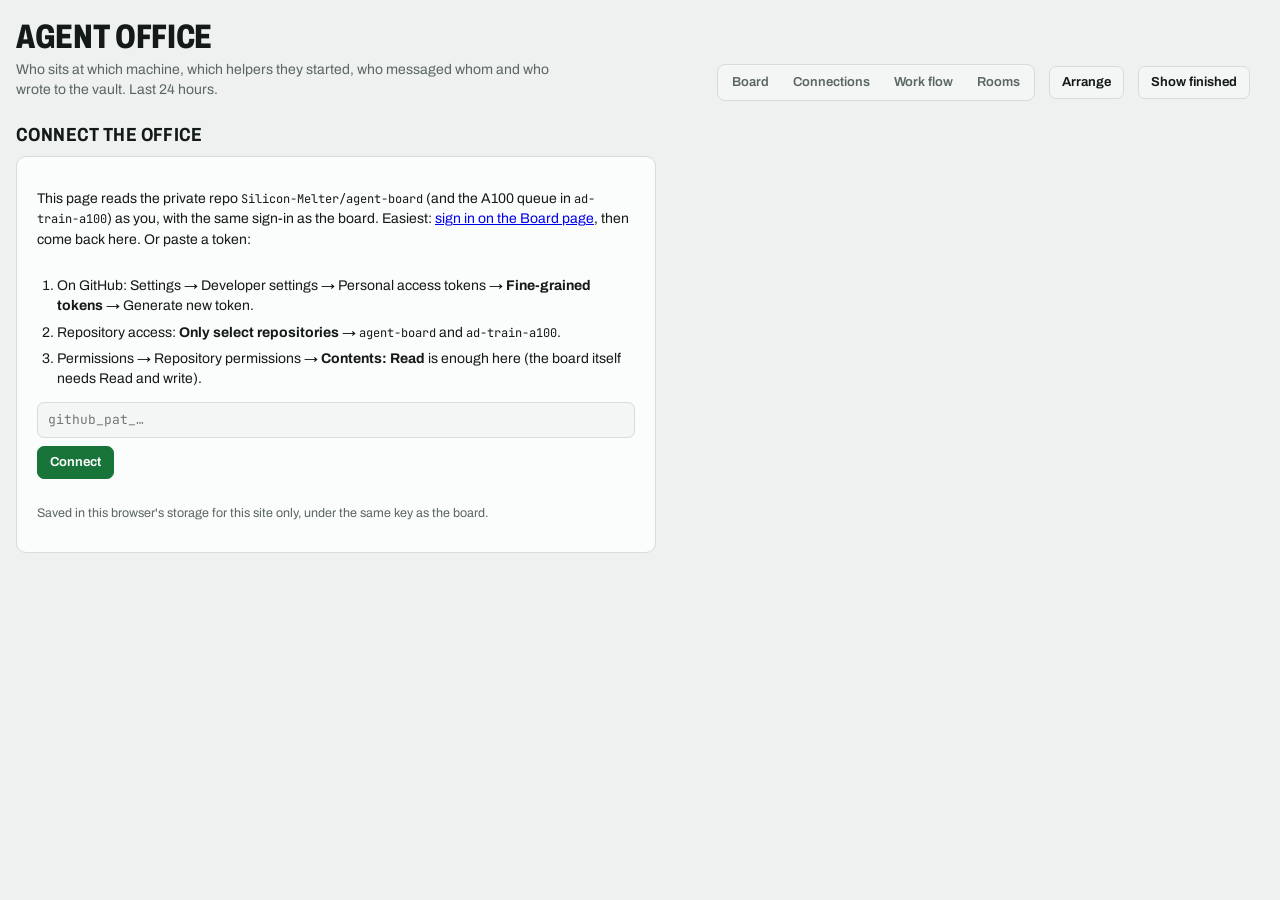
==== commit 85539ea5: "Page: office Show finished, counts without dismissed desks, address matching (agent-board c0f1e76) C" ====
--- a/office.html
+++ b/office.html
@@ -173,7 +173,7 @@
 .clayout { display: grid; grid-template-columns: minmax(0, 1fr); gap: 16px; align-items: start; margin-bottom: 40px; }
 .cscroll { overflow-x: auto; padding-bottom: 6px; }
 .diagram { position: relative; }
-.diagram svg.edges { position: absolute; inset: 0; overflow: visible; }
+.diagram svg.edges { position: absolute; inset: 0; overflow: visible; pointer-events: none; }  /* only the .hit paths take clicks; the layer must not cover the lane heads */
 .lane { position: absolute; background: var(--surface); border: 1px solid var(--line); border-radius: var(--radius); }
 .lane-head { position: absolute; left: 12px; right: 12px; top: 8px; display: grid; gap: 3px; }
 /* Arrange: the viewer's own order of machines and sessions (kept in this browser) */
@@ -183,6 +183,10 @@
 .mv button:hover:not(:disabled) { border-color: var(--accent); color: var(--accent); }
 .mv button:disabled { opacity: .35; }
 .mv-node { position: absolute; z-index: 3; }
+.toast { position: fixed; left: 50%; bottom: 18px; transform: translateX(-50%); z-index: 20; max-width: min(92vw, 560px); background: var(--ink); color: var(--surface); border-radius: 8px; padding: 9px 14px; font-size: 13px; box-shadow: 0 4px 14px rgb(0 0 0 / .25); }
+.prow { display: flex; flex-wrap: wrap; gap: 6px 10px; align-items: center; }
+.btn.dismiss { color: var(--muted); }
+.btn.dismiss:hover:not(:disabled) { color: var(--ink); }
 .lane-head .t .mv, .room-head .mv { margin-left: 8px; vertical-align: middle; }
 .station .mv { justify-self: end; }
 .lane-head .t { display: flex; gap: 10px; align-items: baseline; min-width: 0; white-space: nowrap; }
@@ -305,6 +309,7 @@
 </head>
 <body>
 <div class="notice" id="notice" role="status" hidden><div class="wrap" id="notice-text"></div></div>
+<div class="toast" id="toast" role="status" hidden></div>
 
 <header class="top">
   <div class="wrap">
@@ -316,6 +321,8 @@
       <nav class="seg" aria-label="Page"><a href="index.html">Board</a><a href="#connections" data-view="connections">Connections</a><a href="#workflow" data-view="workflow">Work flow</a><a href="#rooms" data-view="rooms">Rooms</a></nav>
       <button type="button" class="btn" id="arrange" aria-pressed="false" title="Move machines and sessions up or down; the order is kept in this browser">Arrange</button>
       <button type="button" class="btn link" id="arrange-reset" hidden>Reset order</button>
+      <button type="button" class="btn" id="restore" hidden>Restore dismissed</button>
+      <button type="button" class="btn" id="show-finished" aria-pressed="false" title="Show helpers and jobs that have finished (failed jobs always show)">Show finished</button>
       <span class="fine" id="stamp"></span>
     </div>
   </div>
@@ -406,7 +413,7 @@
   try { auth = JSON.parse(store.get("gpu-board.auth") || "null"); } catch (e) { auth = null; }
   const S = { token: store.get("gpu-board.token"), status: "loading", error: "", control: null, states: {}, queue: null, loading: false,
     sel: null, want: params.get("select"), more: {}, model: null, fixedNow: null, view: "connections", fsel: null, onlyPath: false, question: null, csel: null, cmore: {}, conn: null,
-    arrange: false, order: readOrder() };
+    arrange: false, order: readOrder(), showFinished: store.get("office.showFinished") === "1" };
   const $ = (id) => document.getElementById(id);
   const now = () => (S.fixedNow != null ? S.fixedNow : Date.now());
   const ms = OfficeModel.ms;
@@ -476,6 +483,47 @@
     if (!r.ok) throw new Error("GitHub said " + r.status + " for " + path + " on " + ref);
     return b64decode((await r.json()).content);
   }
+  // ---- writing control.json (only for Dismiss / Restore; same file and method as the board page's Clear) ----------
+  function b64encode(text) { let bin = ""; new TextEncoder().encode(text).forEach((b) => { bin += String.fromCharCode(b); }); return btoa(bin); }
+  const KEEP_DISMISSED = 14 * DAY;
+  async function saveControl(mutate, message) {
+    const prune = (data) => { const cut = Date.now() - KEEP_DISMISSED; Object.keys(data.dismissed || {}).forEach((k) => { if (ms(data.dismissed[k].at) < cut) delete data.dismissed[k]; }); if (data.dismissed && !Object.keys(data.dismissed).length) delete data.dismissed; };
+    if (FIXTURE) { const data = JSON.parse(JSON.stringify(S.control)); mutate(data); prune(data); S.control = data; return; }  // offline sample: change it in memory only
+    for (let attempt = 0; attempt < 2; attempt++) {
+      const r = await gh("/contents/control.json?ref=board%2Fcontrol");
+      if (!r.ok) throw new Error("GitHub said " + r.status + " when reading control.json");
+      const j = await r.json(), data = JSON.parse(b64decode(j.content));
+      mutate(data); prune(data);
+      const w = await gh("/contents/control.json", { method: "PUT", headers: { "Content-Type": "application/json" },
+        body: JSON.stringify({ message, content: b64encode(JSON.stringify(data, null, 1) + "\n"), sha: j.sha, branch: "board/control" }) });
+      if ((w.status === 409 || w.status === 422) && !attempt) continue;  // changed meanwhile: read again and redo
+      if (w.status === 403 || w.status === 404) throw new Error("this token can read the board but not write it (sign in on the Board page)");
+      if (!w.ok) throw new Error("GitHub said " + w.status + " when saving");
+      S.control = data; return;
+    }
+  }
+  let toastTimer = 0;
+  function toast(msg) { const el = $("toast"); el.textContent = msg; el.hidden = false; clearTimeout(toastTimer); toastTimer = setTimeout(() => { el.hidden = true; }, 6000); }
+  async function dismiss(sid) {
+    const d = S.model && S.model.desks.get(sid);
+    if (!d || S.saving) return;
+    if (!window.confirm("Dismiss \u201c" + d.name + "\u201d from the office?\n\nIt is hidden for everyone until this session does something new. Nothing on " + d.machine + " is stopped or changed.")) return;
+    S.saving = true; refresh();
+    try { await saveControl((data) => { (data.dismissed = data.dismissed || {})[sid] = { at: new Date(now()).toISOString(), for: d.lastTs || 0, name: d.name }; }, "Office: dismissed " + d.name);
+      if (S.sel === sid) S.sel = null; if (S.csel === "d:" + sid) S.csel = null; toast("Dismissed " + d.name + "."); }
+    catch (e) { toast("Couldn't dismiss: " + (e.message || e) + "."); }
+    S.saving = false; refresh();
+  }
+  async function restoreAll() {
+    const list = (S.model && S.model.dismissed) || [];
+    if (!list.length || S.saving) return;
+    S.saving = true; refresh();
+    try { await saveControl((data) => { list.forEach((x) => { if (data.dismissed) delete data.dismissed[x.sid]; }); }, "Office: restored " + list.length + " dismissed desk(s)"); toast("Restored " + list.length + " desk" + (list.length === 1 ? "" : "s") + "."); }
+    catch (e) { toast("Couldn't restore: " + (e.message || e) + "."); }
+    S.saving = false; refresh();
+  }
+  const dismissBtn = (d) => h("button", { type: "button", class: "btn dismiss", "data-dismiss": d.sid, "data-k": "dismiss:" + d.sid, disabled: S.saving ? true : null,
+    title: "Hide this desk for everyone until the session does something new. It doesn't stop the session." }, "Dismiss from the office");
   // One conditional request for all board/* branch heads (a 304 costs nothing); only branches that moved are downloaded.
   let refsTag = null, heads = {}, queueTag = null;
   async function loadLive() {
@@ -533,7 +581,8 @@
   }
   function stationEl(d, mv) {
     const live = d.jobs.filter((j) => j.state !== "done"), finished = d.jobs.length - live.length;
-    const open = S.more[d.sid], shown = open ? d.subs : d.subs.slice(0, SUB_MAX), hidden = d.subs.length - SUB_MAX;
+    const subs = S.showFinished ? d.subs : d.subs.filter((s) => subState(s) === "running"), doneSubs = d.subs.length - subs.length;
+    const open = S.more[d.sid], shown = open ? subs : subs.slice(0, SUB_MAX), hidden = subs.length - SUB_MAX;
     const age = now() - d.lastTs;
     const desk = h("div", { class: "desk" + (d.glow ? " glow" : ""), role: "button", tabindex: "0", "data-k": "desk:" + d.sid, "data-sid": d.sid, "aria-pressed": String(S.sel === d.sid), "aria-label": "Session " + d.name },
       h("div", { class: "desk-top" }, h("span", { class: "dot " + (age < 10 * MIN ? "live" : age < 2 * HR ? "warm" : "") }), h("span", { class: "desk-name" }, d.name),
@@ -541,9 +590,10 @@
       h("div", { class: "desk-meta mono" }, (d.repo || "no repo") + " · seen " + ago(d.lastTs)),
       live.map((j) => jobEl(j, d)),
       finished ? h("div", { class: "out" }, "+" + finished + " finished job" + (finished > 1 ? "s" : "")) : null,
+      doneSubs ? h("div", { class: "out" }, "+" + doneSubs + " finished helper" + (doneSubs > 1 ? "s" : "")) : null,
       d.out.length > 3 ? h("div", { class: "out" }, "+" + (d.out.length - 3) + " earlier messages (open the desk)") : null,
       d.out.slice(-3).map((ev) => h("div", { class: "out" }, "→ " + (ev.to || "?") + (ev.summary ? ": " + ev.summary : ""))));
-    return h("div", { class: "station" }, mv || null, desk, d.subs.length ? h("div", { class: "subs", "aria-label": "Helper agents of " + d.name }, shown.map(subEl),
+    return h("div", { class: "station" }, mv || null, desk, subs.length ? h("div", { class: "subs", "aria-label": "Helper agents of " + d.name }, shown.map(subEl),
       hidden > 0 ? h("button", { type: "button", class: "more", "data-more": d.sid, "data-k": "more:" + d.sid }, open ? "show fewer" : "+" + hidden + " more") : null) : null);
   }
   function gearOf(m, t) {  // the temperature / load / memory chips of one machine
@@ -607,7 +657,7 @@
       h("div", { class: "panel-head" }, h("div", null, h("h3", null, d.name), h("div", { class: "desk-meta mono" }, (d.repo || "no repo") + " · " + d.machine + " · " + d.sid.slice(0, 8) + " · seen " + ago(d.lastTs))),
         h("button", { type: "button", class: "btn", "data-close": "1", "aria-label": "Close the panel" }, "Close")),
       h("div", { class: "fine" }, d.subs.length + " helper" + (d.subs.length === 1 ? "" : "s") + " (" + running + " running) · " + d.sent + " message" + (d.sent === 1 ? "" : "s") + " sent · " + d.vault + " vault write" + (d.vault === 1 ? "" : "s") + " in 24 h" + (got.length ? " · got messages from " + got.join(", ") : "")),
-      url ? h("a", { class: "btn link", href: url, target: "_blank", rel: "noopener" }, "Open session") : null,
+      h("div", { class: "prow" }, url ? h("a", { class: "btn link", href: url, target: "_blank", rel: "noopener" }, "Open session") : null, dismissBtn(d)),
       d.jobs.length ? [h("h4", null, "Board jobs"), d.jobs.map((j) => jobEl(j, d))] : null,
       h("h4", null, evs.length ? "Last " + evs.length + " events, newest first" : "Events"),
       evs.length ? h("ol", { class: "evs" }, evs.map((ev) => h("li", { class: /^subagent_(launched|begin)$/.test(ev.ev) ? "quiet" : "" }, h("time", null, hhmm(ms(ev.ts))), h("span", null, words(ev, d)))))
@@ -656,7 +706,8 @@
         h("div", { class: "nm" }, h("span", { class: "dot " + (age < 10 * MIN ? "live" : age < 2 * HR ? "warm" : "") }), h("span", { class: "n", title: n.name }, n.name)),
         h("div", { class: "m mono" }, n.repo || (n.elsewhere ? "known only from a message" : "no repo")),
         h("div", { class: "chips" }, n.untraced ? h("span", { class: "pill p-untraced" }, "not traced") : null, isNaN(n.lastTs) ? null : h("span", { class: "chip" }, "seen " + ago(n.lastTs)),
-          n.sent || n.got ? h("span", { class: "chip" }, n.sent + " sent · " + n.got + " in") : null, n.vault ? h("span", { class: "chip v" }, "vault ×" + n.vault.n) : null));
+          n.sent || n.got ? h("span", { class: "chip" }, n.sent + " sent · " + n.got + " in") : null, n.vault ? h("span", { class: "chip v" }, "vault ×" + n.vault.n) : null,
+          n.hidden ? h("span", { class: "chip", title: "Finished helpers and done jobs are hidden; Show finished brings them back" }, n.hidden + " finished") : null));
     }
     if (n.kind === "helpers") {
       const names = n.items.map((i) => i.desc || "untitled"), short = names.length > 2 ? names.slice(0, 2).join(", ") + ", +" + (names.length - 2) + " more" : names.join(", ");
@@ -757,6 +808,7 @@
       const msgs = C.edges.filter((x) => x.type === "msg" && x.ends.includes(n.id)).flatMap((x) => x.msgs).filter((m) => !d || !d.ev.some((ev) => ev.ev === "message" && OfficeModel.ms(ev.ts) === m.ts && m.from === n.id)).sort((a, b) => b.ts - a.ts);
       const note = n.elsewhere ? "Known only from a message to this name. It has no machine or session here." : n.untraced ? "This machine does not trace sessions. The session is known from its board job" + (n.aliases.length ? ", and its name from messages to " + n.aliases.map((a) => "'" + a + "'").join(", ") : "") + "." : "";
       return { title: n.name, sub: [n.repo || "no repo", n.machine, n.sid ? n.sid.slice(0, 8) : "", isNaN(n.lastTs) ? "" : "seen " + ago(n.lastTs)].filter(Boolean).join(" · "), body: [
+        d ? h("div", null, dismissBtn(d)) : null,
         note ? h("p", { class: "fine" }, note) : null,
         n.vault ? h("p", null, "Vault: " + n.vault.n + " write" + (n.vault.n === 1 ? "" : "s") + " (" + Object.entries(n.vault.ops).map(([k, c]) => c + " " + k).join(", ") + "), last " + ago(n.vault.last) + ".") : null,
         d && d.jobs.length ? [h("h4", null, "Board jobs"), d.jobs.map((j) => jobEl(j, d))] : null,
@@ -771,7 +823,7 @@
     return { title: "You", sub: "the owner", body: [h("p", null, "Not traced today. You dispatch the A100 queue by a standing rule; nothing here shows your Go ahead or Wait answers.")] };
   }
   function renderConn(M) {
-    const C = (S.conn = OfficeFlow.connections(M, { machines: machines(), queue: S.queue, now: now(), expanded: Object.keys(S.cmore).filter((k) => S.cmore[k]), order: S.order.sessions }));
+    const C = (S.conn = OfficeFlow.connections(M, { machines: machines(), queue: S.queue, now: now(), expanded: Object.keys(S.cmore).filter((k) => S.cmore[k]), order: S.order.sessions, showFinished: S.showFinished }));
     if (S.csel && !C.nodes[S.csel] && !C.edges.some((e) => e.id === S.csel)) S.csel = null;
     const st = C.stats;
     $("csummary").replaceChildren(...[["Sessions", st.sessions, ""], ["Not traced", st.untraced, ""], ["Helpers running", st.helpersRunning, st.helpersRunning ? "hot" : ""], ["Messages · 24 h", st.messages, ""],
@@ -868,6 +920,8 @@
     const M = (S.model = derive());
     if (S.want) { const w = S.want.toLowerCase(), d = M.list.find((x) => x.name.toLowerCase() === w || x.sid.toLowerCase() === w); if (d) S.sel = d.sid; S.want = null; }
     if (S.sel && !M.desks.has(S.sel)) S.sel = null;
+    const rb = $("restore"), nd = M.dismissed.length;
+    rb.hidden = !nd; rb.disabled = !!S.saving; rb.textContent = "Restore dismissed (" + nd + ")"; rb.title = M.dismissed.map((x) => x.name + " on " + x.machine).join(", ");
     const ms_ = machines(), syncing = ms_.filter((m) => S.states[m.id] && now() - ms(S.states[m.id].at) <= SYNC_SILENT).length;
     $("summary").replaceChildren(...[["Sessions", M.list.length, ""], ["Helpers running", M.running, M.running ? "hot" : ""], ["Messages · 24 h", M.msgs, ""],
       ["Vault writes · 24 h", M.vault.total, M.vault.glow.length ? "hot" : ""], ["PCs syncing", syncing + " / " + ms_.length, ""]]
@@ -932,6 +986,14 @@
     else S.order.sessions = OfficeModel.mergeOrder(S.order.sessions, keys);
     saveOrder(); refresh();
   }, true);
+  document.addEventListener("click", (e) => {
+    const t = e.target.closest && e.target.closest("[data-dismiss]");
+    if (!t || !$("office").contains(t)) return;
+    e.stopPropagation(); dismiss(t.dataset.dismiss);
+  }, true);
+  $("restore").addEventListener("click", restoreAll);
+  $("show-finished").setAttribute("aria-pressed", String(S.showFinished));
+  $("show-finished").addEventListener("click", () => { S.showFinished = !S.showFinished; store.set("office.showFinished", S.showFinished ? "1" : null); $("show-finished").setAttribute("aria-pressed", String(S.showFinished)); refresh(); });
   $("arrange").addEventListener("click", () => { S.arrange = !S.arrange; $("arrange").setAttribute("aria-pressed", String(S.arrange)); $("arrange-reset").hidden = !S.arrange; refresh(); });
   $("arrange-reset").addEventListener("click", () => { S.order = { machines: [], sessions: [] }; saveOrder(); refresh(); });
   $("only-path").addEventListener("change", (e) => { S.onlyPath = e.target.checked; $("fstages").classList.toggle("only-path", S.onlyPath && !!(S.flow && S.flow.question)); requestAnimationFrame(drawDeps); });
